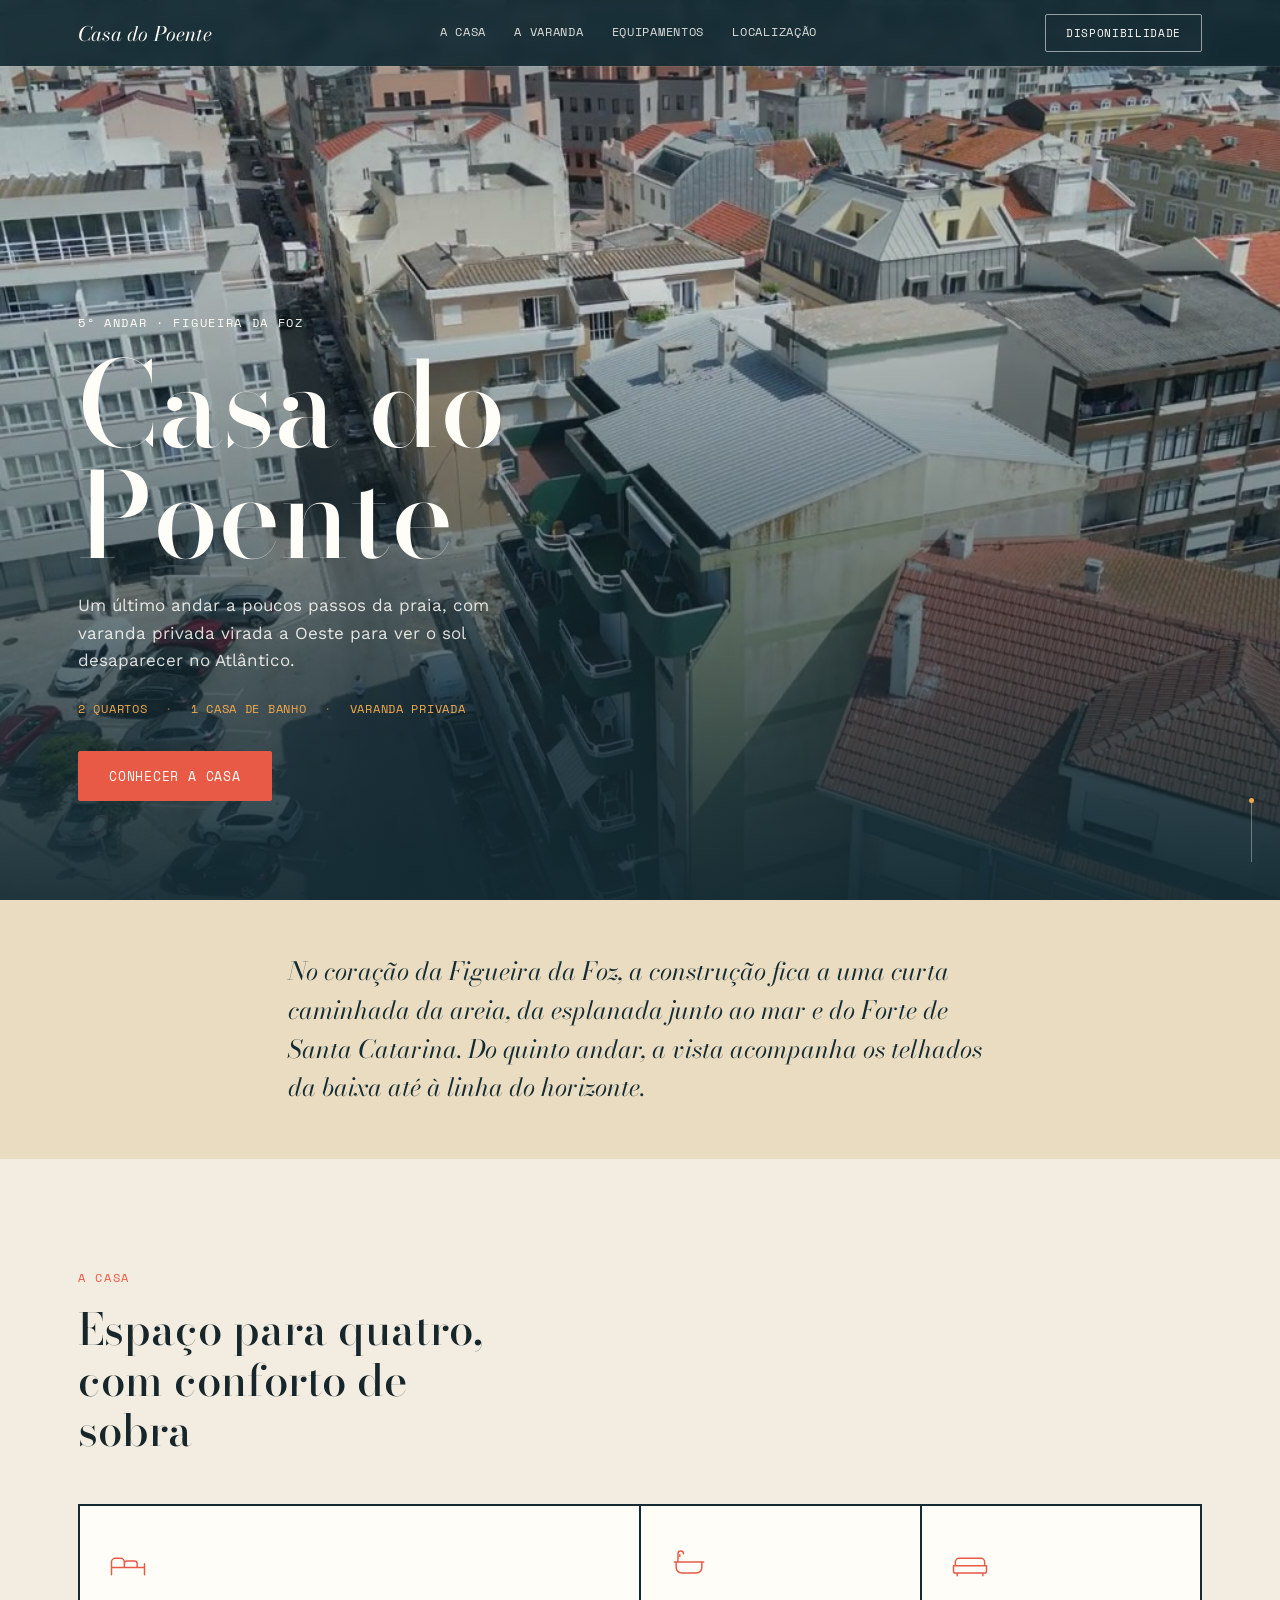
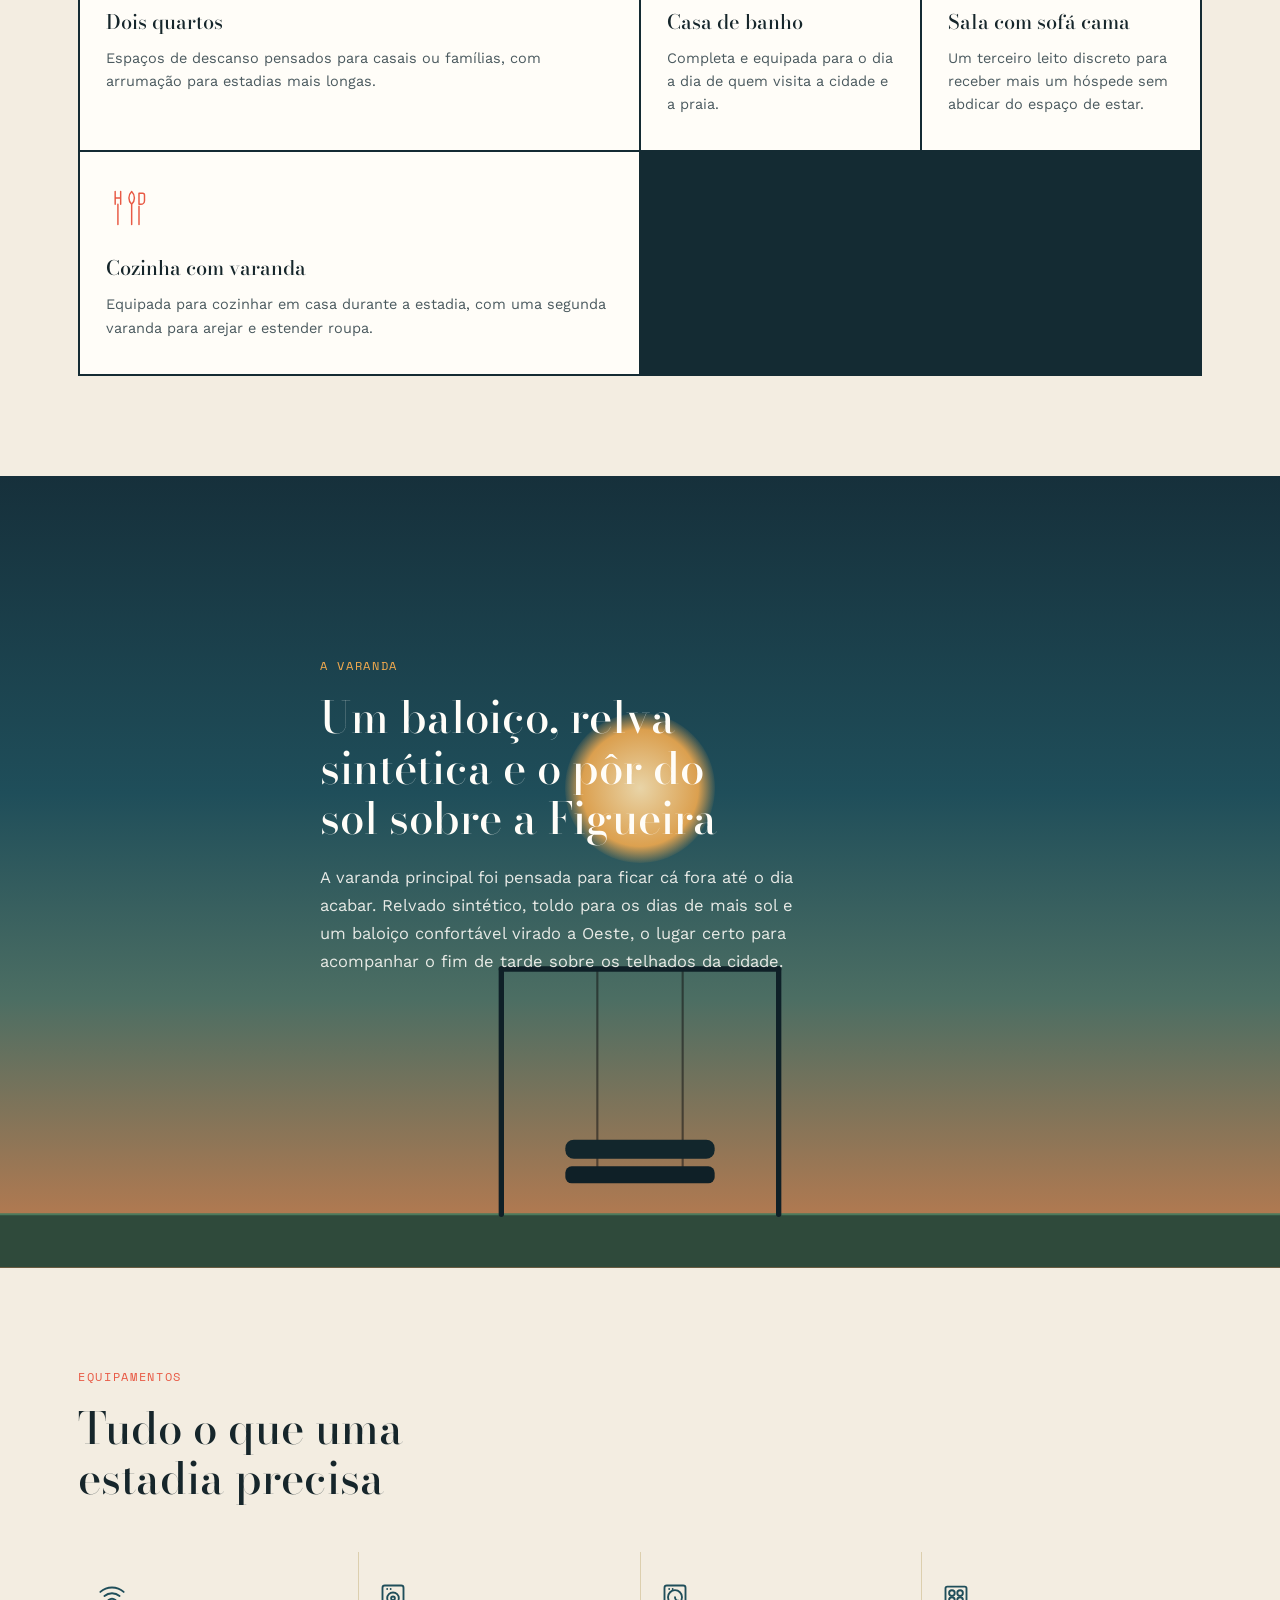
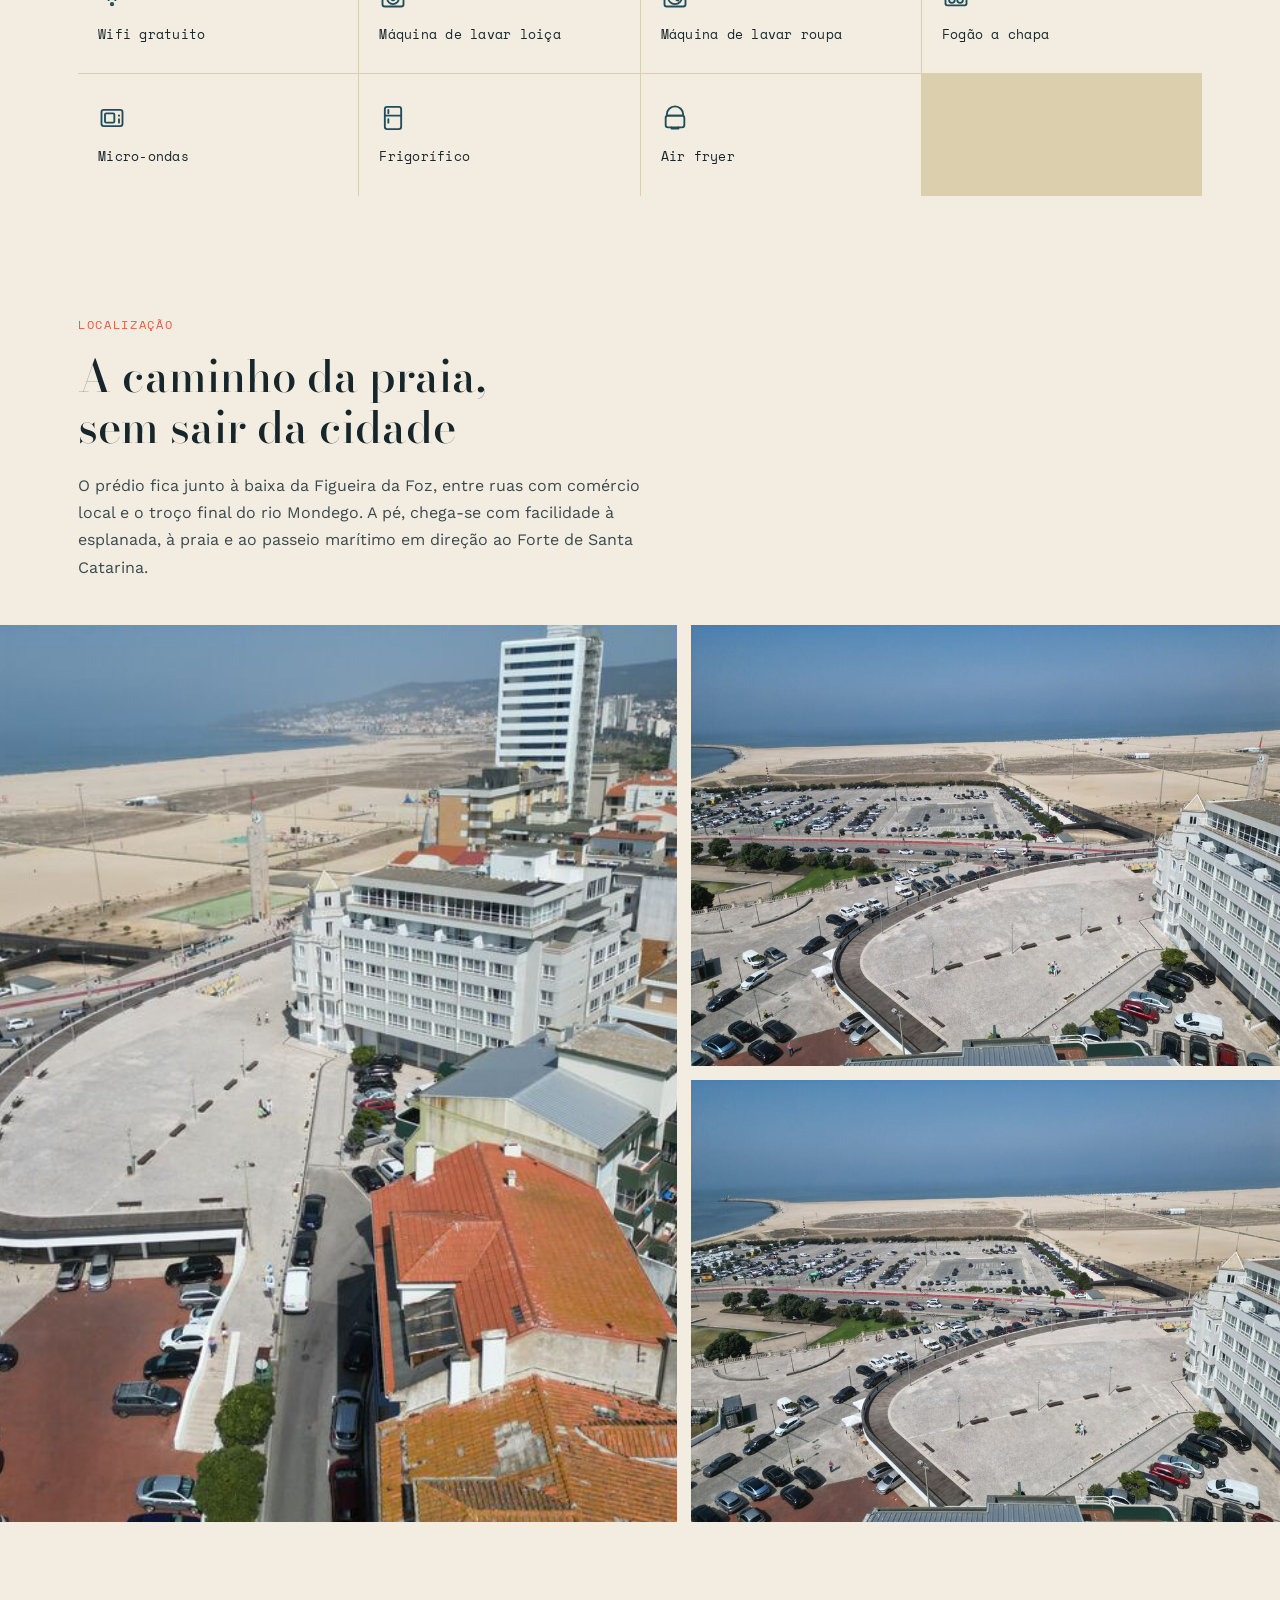
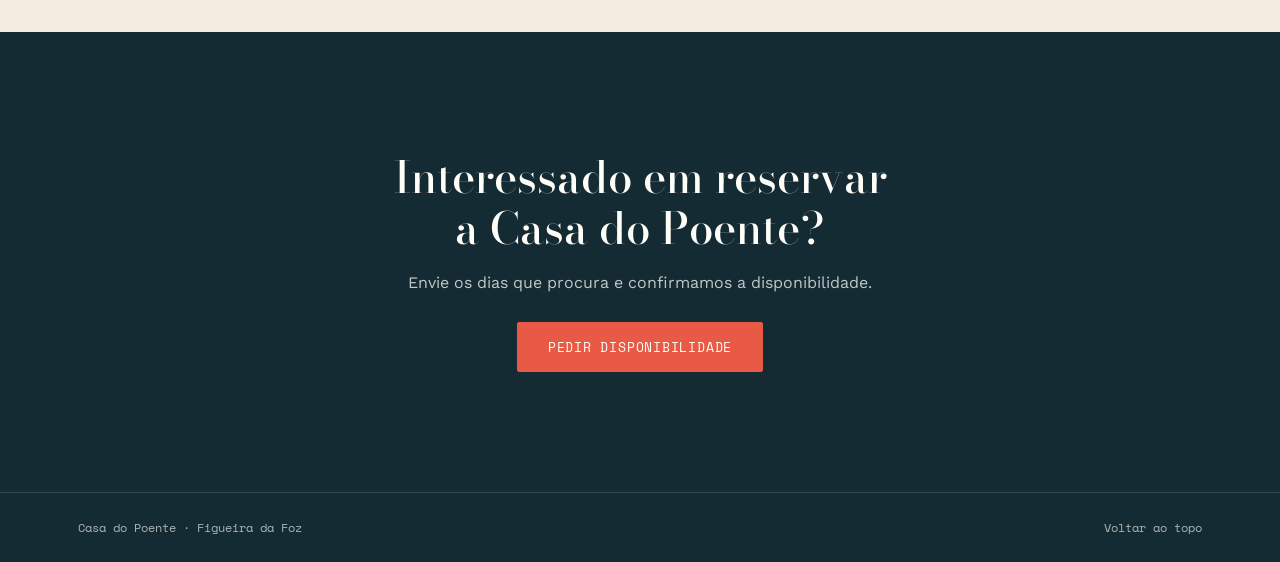
==== index.html @ 8f466f89 "Homepage Casa do Poente - apresentacao Airbnb Figueira da Foz" ====
<!DOCTYPE html>
<html lang="pt-PT">
<head>
<meta charset="UTF-8">
<meta name="viewport" content="width=device-width, initial-scale=1.0">
<title>Casa do Poente · Alojamento local na Figueira da Foz</title>
<meta name="description" content="Apartamento no 5º andar, a poucos passos da praia da Figueira da Foz. Dois quartos, varanda com relvado sintético, toldo e baloiço com vista para o pôr do sol.">

<link rel="preconnect" href="https://fonts.googleapis.com">
<link rel="preconnect" href="https://fonts.gstatic.com" crossorigin>
<link href="https://fonts.googleapis.com/css2?family=Bodoni+Moda:ital,opsz,wght@0,6..96,400;0,6..96,500;0,6..96,600;1,6..96,500&family=Work+Sans:wght@300;400;500;600&family=Space+Mono:wght@400;700&display=swap" rel="stylesheet">

<link rel="stylesheet" href="style.css">
</head>
<body>

<header class="site-header" id="topo">
  <div class="wrap header-row">
    <span class="wordmark">Casa do Poente</span>
    <nav class="site-nav">
      <a href="#casa">A casa</a>
      <a href="#varanda">A varanda</a>
      <a href="#equipamentos">Equipamentos</a>
      <a href="#localizacao">Localização</a>
    </nav>
    <a class="btn btn-ghost header-cta" href="#contacto">Disponibilidade</a>
  </div>
</header>

<main>

  <section class="hero">
    <video class="hero-media" autoplay muted loop playsinline poster="images/apartamento-figueira-da-foz-video-poster.jpg">
      <source src="video/predio-figueira-da-foz.mp4" type="video/mp4">
    </video>
    <div class="hero-veil"></div>
    <div class="wrap hero-content">
      <p class="eyebrow">5º andar &middot; Figueira da Foz</p>
      <h1 class="hero-title">Casa do<br>Poente</h1>
      <p class="hero-sub">Um último andar a poucos passos da praia, com varanda privada virada a Oeste para ver o sol desaparecer no Atlântico.</p>
      <div class="hero-meta">
        <span>2 quartos</span>
        <span class="dot">&middot;</span>
        <span>1 casa de banho</span>
        <span class="dot">&middot;</span>
        <span>varanda privada</span>
      </div>
      <a href="#casa" class="btn btn-solid">Conhecer a casa</a>
    </div>
    <a href="#casa" class="scroll-hint" aria-label="Descer para conhecer a casa">
      <span></span>
    </a>
  </section>

  <section class="strip">
    <div class="wrap strip-inner">
      <p class="strip-text">No coração da Figueira da Foz, a construção fica a uma curta caminhada da areia, da esplanada junto ao mar e do Forte de Santa Catarina. Do quinto andar, a vista acompanha os telhados da baixa até à linha do horizonte.</p>
    </div>
  </section>

  <section id="casa" class="rooms">
    <div class="wrap">
      <p class="eyebrow eyebrow-dark">A casa</p>
      <h2 class="section-title">Espaço para quatro, com conforto de sobra</h2>

      <div class="room-grid">

        <article class="room-card room-card--wide">
          <span class="room-icon" aria-hidden="true">
            <svg viewBox="0 0 48 48" fill="none" stroke="currentColor" stroke-width="1.6" stroke-linecap="round" stroke-linejoin="round">
              <path d="M6 26v12M42 26v12M6 30h36M6 30v-6a4 4 0 0 1 4-4h6a4 4 0 0 1 4 4v6M20 30v-4a3 3 0 0 1 3-3h8a3 3 0 0 1 3 3v4"/>
            </svg>
          </span>
          <h3>Dois quartos</h3>
          <p>Espaços de descanso pensados para casais ou famílias, com arrumação para estadias mais longas.</p>
        </article>

        <article class="room-card">
          <span class="room-icon" aria-hidden="true">
            <svg viewBox="0 0 48 48" fill="none" stroke="currentColor" stroke-width="1.6" stroke-linecap="round" stroke-linejoin="round">
              <path d="M8 24h32M10 24v6a6 6 0 0 0 6 6h16a6 6 0 0 0 6-6v-6M12 24v-9a3 3 0 0 1 3-3 3 3 0 0 1 3 3M14 16v2"/>
            </svg>
          </span>
          <h3>Casa de banho</h3>
          <p>Completa e equipada para o dia a dia de quem visita a cidade e a praia.</p>
        </article>

        <article class="room-card">
          <span class="room-icon" aria-hidden="true">
            <svg viewBox="0 0 48 48" fill="none" stroke="currentColor" stroke-width="1.6" stroke-linecap="round" stroke-linejoin="round">
              <path d="M8 28v-4a4 4 0 0 1 4-4h24a4 4 0 0 1 4 4v4M6 28h36v6a2 2 0 0 1-2 2H8a2 2 0 0 1-2-2v-6ZM10 36v3M38 36v3"/>
            </svg>
          </span>
          <h3>Sala com sofá cama</h3>
          <p>Um terceiro leito discreto para receber mais um hóspede sem abdicar do espaço de estar.</p>
        </article>

        <article class="room-card room-card--wide">
          <span class="room-icon" aria-hidden="true">
            <svg viewBox="0 0 48 48" fill="none" stroke="currentColor" stroke-width="1.6" stroke-linecap="round" stroke-linejoin="round">
              <path d="M10 6v14M16 6v14M10 13h6M13 20v22M28 6c-4 4-4 10 0 14M28 6c4 4 4 10 0 14M28 20v22M36 8h4a2 2 0 0 1 2 2v6a4 4 0 0 1-4 4h-2V8ZM36 22v20"/>
            </svg>
          </span>
          <h3>Cozinha com varanda</h3>
          <p>Equipada para cozinhar em casa durante a estadia, com uma segunda varanda para arejar e estender roupa.</p>
        </article>

      </div>
    </div>
  </section>

  <section id="varanda" class="terrace">
    <div class="terrace-sky" aria-hidden="true">
      <span class="sun"></span>
    </div>
    <div class="wrap terrace-content">
      <p class="eyebrow eyebrow-light">A varanda</p>
      <h2 class="section-title section-title--light">Um baloiço, relva sintética e o pôr do sol sobre a Figueira</h2>
      <p class="terrace-copy">A varanda principal foi pensada para ficar cá fora até o dia acabar. Relvado sintético, toldo para os dias de mais sol e um baloiço confortável virado a Oeste, o lugar certo para acompanhar o fim de tarde sobre os telhados da cidade.</p>
    </div>
    <svg class="terrace-scene" viewBox="0 0 1200 320" preserveAspectRatio="xMidYMax slice" aria-hidden="true">
      <rect x="0" y="270" width="1200" height="50" class="terrace-grass"/>
      <line x1="0" y1="270" x2="1200" y2="270" class="terrace-grass-edge"/>
      <g class="swing-rig">
        <line x1="560" y1="40" x2="560" y2="230" class="swing-rope"/>
        <line x1="640" y1="40" x2="640" y2="230" class="swing-rope"/>
        <rect x="530" y="225" width="140" height="16" rx="6" class="swing-seat"/>
        <rect x="530" y="200" width="140" height="18" rx="8" class="swing-back"/>
      </g>
      <line x1="470" y1="40" x2="730" y2="40" class="swing-bar"/>
      <line x1="470" y1="40" x2="470" y2="270" class="swing-post"/>
      <line x1="730" y1="40" x2="730" y2="270" class="swing-post"/>
    </svg>
  </section>

  <section id="equipamentos" class="amenities">
    <div class="wrap">
      <p class="eyebrow eyebrow-dark">Equipamentos</p>
      <h2 class="section-title">Tudo o que uma estadia precisa</h2>

      <ul class="amenity-grid">
        <li><svg viewBox="0 0 24 24" fill="none" stroke="currentColor" stroke-width="1.6" stroke-linecap="round" stroke-linejoin="round"><path d="M2 8.5a15 15 0 0 1 20 0M5.5 12a10 10 0 0 1 13 0M9 15.5a5 5 0 0 1 6 0"/><circle cx="12" cy="19" r="1"/></svg><span>Wifi gratuito</span></li>
        <li><svg viewBox="0 0 24 24" fill="none" stroke="currentColor" stroke-width="1.6" stroke-linecap="round" stroke-linejoin="round"><rect x="3" y="3" width="18" height="18" rx="2"/><circle cx="12" cy="14" r="5"/><circle cx="12" cy="14" r="1.6"/><path d="M7 6h.01M10 6h.01"/></svg><span>Máquina de lavar loiça</span></li>
        <li><svg viewBox="0 0 24 24" fill="none" stroke="currentColor" stroke-width="1.6" stroke-linecap="round" stroke-linejoin="round"><rect x="3" y="3" width="18" height="18" rx="2"/><circle cx="12" cy="13" r="6"/><path d="M12 13a3 3 0 0 0 3 3"/><path d="M7 6h.01M10 6h.01"/></svg><span>Máquina de lavar roupa</span></li>
        <li><svg viewBox="0 0 24 24" fill="none" stroke="currentColor" stroke-width="1.6" stroke-linecap="round" stroke-linejoin="round"><rect x="3" y="4" width="18" height="16" rx="1.5"/><circle cx="8.5" cy="9.5" r="2.4"/><circle cx="15.5" cy="9.5" r="2.4"/><circle cx="8.5" cy="15.5" r="2.4"/><circle cx="15.5" cy="15.5" r="2.4"/></svg><span>Fogão a chapa</span></li>
        <li><svg viewBox="0 0 24 24" fill="none" stroke="currentColor" stroke-width="1.6" stroke-linecap="round" stroke-linejoin="round"><rect x="3" y="5" width="18" height="14" rx="2"/><rect x="6" y="8" width="8" height="8" rx="1"/><circle cx="18" cy="10" r="0.9" fill="currentColor" stroke="none"/><path d="M18 13v3"/></svg><span>Micro-ondas</span></li>
        <li><svg viewBox="0 0 24 24" fill="none" stroke="currentColor" stroke-width="1.6" stroke-linecap="round" stroke-linejoin="round"><rect x="5" y="2.5" width="14" height="19" rx="2"/><line x1="5" y1="10" x2="19" y2="10"/><path d="M8 5v3M8 13v3"/></svg><span>Frigorífico</span></li>
        <li><svg viewBox="0 0 24 24" fill="none" stroke="currentColor" stroke-width="1.6" stroke-linecap="round" stroke-linejoin="round"><path d="M5 9a7 7 0 0 1 14 0v1H5Z"/><rect x="4" y="10" width="16" height="10" rx="2"/><path d="M9 20v1h6v-1"/></svg><span>Air fryer</span></li>
      </ul>
    </div>
  </section>

  <section id="localizacao" class="location">
    <div class="wrap">
      <p class="eyebrow eyebrow-dark">Localização</p>
      <h2 class="section-title">A caminho da praia, sem sair da cidade</h2>
      <p class="location-copy">O prédio fica junto à baixa da Figueira da Foz, entre ruas com comércio local e o troço final do rio Mondego. A pé, chega-se com facilidade à esplanada, à praia e ao passeio marítimo em direção ao Forte de Santa Catarina.</p>
    </div>
    <div class="location-gallery">
      <figure class="loc-figure loc-figure--tall">
        <img src="images/apartamento-figueira-da-foz-esplanada-praia.jpg" srcset="images/apartamento-figueira-da-foz-esplanada-praia-sm.jpg 900w, images/apartamento-figueira-da-foz-esplanada-praia.jpg 2400w" sizes="(max-width: 700px) 100vw, 50vw" loading="lazy" alt="Vista aérea da esplanada e do edifício do relógio junto à praia da Figueira da Foz">
      </figure>
      <figure class="loc-figure">
        <img src="images/apartamento-figueira-da-foz-praia-marina.jpg" srcset="images/apartamento-figueira-da-foz-praia-marina-sm.jpg 900w, images/apartamento-figueira-da-foz-praia-marina.jpg 2400w" sizes="(max-width: 700px) 100vw, 50vw" loading="lazy" alt="Vista aérea da praia da Figueira da Foz e do canal junto à marina">
      </figure>
      <figure class="loc-figure">
        <img src="images/apartamento-figueira-da-foz-vista-aerea-praia.jpg" srcset="images/apartamento-figueira-da-foz-vista-aerea-praia-sm.jpg 900w, images/apartamento-figueira-da-foz-vista-aerea-praia.jpg 2400w" sizes="(max-width: 700px) 100vw, 50vw" loading="lazy" alt="Vista aérea do areal e do passeio marítimo da Figueira da Foz">
      </figure>
    </div>
  </section>

  <section id="contacto" class="cta">
    <div class="wrap cta-inner">
      <h2 class="section-title section-title--light">Interessado em reservar a Casa do Poente?</h2>
      <p class="cta-copy">Envie os dias que procura e confirmamos a disponibilidade.</p>
      <a href="mailto:reservas@casadopoente.pt" class="btn btn-solid">Pedir disponibilidade</a>
    </div>
  </section>

</main>

<footer class="site-footer">
  <div class="wrap footer-row">
    <span>Casa do Poente &middot; Figueira da Foz</span>
    <a href="#topo">Voltar ao topo</a>
  </div>
</footer>

<script src="script.js"></script>
</body>
</html>
---- style.css ----
:root{
  --navy: #142B33;
  --ocean: #1F4E5A;
  --sand: #E9DCC0;
  --paper: #F3EDE1;
  --coral: #E85A45;
  --gold: #F0A94E;
  --ink: #16262B;
  --white: #FFFDF8;

  --display: "Bodoni Moda", serif;
  --body: "Work Sans", sans-serif;
  --mono: "Space Mono", monospace;

  --wrap: 1180px;
}

*{box-sizing:border-box;}
html{scroll-behavior:smooth;}
body{
  margin:0;
  font-family:var(--body);
  color:var(--ink);
  background:var(--paper);
  font-weight:400;
  -webkit-font-smoothing:antialiased;
}
img{max-width:100%;display:block;}
a{color:inherit;}
.wrap{
  width:100%;
  max-width:var(--wrap);
  margin:0 auto;
  padding:0 28px;
}

/* ---------- buttons & labels ---------- */
.btn{
  display:inline-block;
  padding:14px 30px;
  font-family:var(--mono);
  font-size:13px;
  letter-spacing:.06em;
  text-transform:uppercase;
  text-decoration:none;
  border-radius:2px;
  border:1px solid currentColor;
  transition:transform .25s ease, background .25s ease, color .25s ease;
}
.btn-solid{
  background:var(--coral);
  border-color:var(--coral);
  color:var(--white);
}
.btn-solid:hover{transform:translateY(-2px);}
.btn-ghost{
  color:var(--white);
  border-color:rgba(255,253,248,.55);
}
.btn-ghost:hover{background:rgba(255,253,248,.12);}

.eyebrow{
  font-family:var(--mono);
  font-size:12px;
  letter-spacing:.14em;
  text-transform:uppercase;
  margin:0 0 18px;
}
.eyebrow-dark{color:var(--coral);}
.eyebrow-light{color:var(--gold);}

.section-title{
  font-family:var(--display);
  font-weight:500;
  font-size:clamp(28px, 4vw, 44px);
  line-height:1.15;
  margin:0 0 20px;
  max-width:16ch;
}
.section-title--light{color:var(--white);}

/* ---------- header ---------- */
.site-header{
  position:fixed;
  top:0;left:0;right:0;
  z-index:50;
  padding:22px 0;
  transition:background .3s ease, padding .3s ease, box-shadow .3s ease;
}
.site-header.is-solid{
  background:rgba(20,43,51,.92);
  backdrop-filter:blur(6px);
  padding:14px 0;
  box-shadow:0 1px 0 rgba(255,253,248,.08);
}
.header-row{
  display:flex;
  align-items:center;
  justify-content:space-between;
  gap:24px;
}
.wordmark{
  font-family:var(--display);
  font-style:italic;
  font-size:20px;
  color:var(--white);
  letter-spacing:.01em;
}
.site-nav{
  display:none;
  gap:28px;
  font-family:var(--mono);
  font-size:12px;
  letter-spacing:.06em;
  text-transform:uppercase;
}
.site-nav a{
  text-decoration:none;
  color:rgba(255,253,248,.85);
  border-bottom:1px solid transparent;
  padding-bottom:2px;
  transition:border-color .2s ease;
}
.site-nav a:hover{border-color:currentColor;}
@media(min-width:800px){
  .site-nav{display:flex;}
}
.header-cta{padding:10px 20px;font-size:11px;}

/* ---------- hero ---------- */
.hero{
  position:relative;
  min-height:100svh;
  display:flex;
  align-items:flex-end;
  overflow:hidden;
  background:var(--navy);
}
.hero-media{
  position:absolute;
  inset:0;
  width:100%;
  height:100%;
  object-fit:cover;
}
.hero-veil{
  position:absolute;
  inset:0;
  background:
    linear-gradient(0deg, rgba(20,43,51,.94) 0%, rgba(20,43,51,.45) 46%, rgba(20,43,51,.15) 72%, rgba(20,43,51,.35) 100%);
}
.hero-content{
  position:relative;
  z-index:2;
  padding-bottom:min(11vh, 110px);
  padding-top:180px;
  color:var(--white);
}
.hero-title{
  font-family:var(--display);
  font-weight:500;
  font-size:clamp(52px, 10vw, 118px);
  line-height:.94;
  margin:0 0 22px;
}
.hero-sub{
  max-width:44ch;
  font-size:17px;
  line-height:1.6;
  color:rgba(255,253,248,.86);
  margin:0 0 26px;
}
.hero-meta{
  font-family:var(--mono);
  font-size:12px;
  letter-spacing:.06em;
  text-transform:uppercase;
  color:var(--gold);
  margin:0 0 34px;
}
.hero-meta .dot{margin:0 10px;opacity:.6;}

.scroll-hint{
  position:absolute;
  right:28px;
  bottom:38px;
  z-index:2;
  width:1px;
  height:64px;
  background:rgba(255,253,248,.35);
}
.scroll-hint span{
  position:absolute;
  top:0;left:-2px;
  width:5px;height:5px;
  border-radius:50%;
  background:var(--gold);
  animation:scrollDrop 2.2s ease-in-out infinite;
}
@keyframes scrollDrop{
  0%{top:0;opacity:0;}
  20%{opacity:1;}
  90%{opacity:1;}
  100%{top:100%;opacity:0;}
}

/* ---------- strip ---------- */
.strip{
  background:var(--sand);
  padding:52px 0;
}
.strip-inner{max-width:760px;}
.strip-text{
  font-family:var(--display);
  font-style:italic;
  font-size:clamp(19px,2.4vw,25px);
  line-height:1.55;
  margin:0;
  color:var(--navy);
}

/* ---------- rooms ---------- */
.rooms{padding:110px 0 100px;}
.room-grid{
  display:grid;
  grid-template-columns:repeat(2, 1fr);
  gap:2px;
  background:var(--navy);
  border:2px solid var(--navy);
  margin-top:48px;
}
@media(min-width:720px){
  .room-grid{grid-template-columns:repeat(4, 1fr);}
  .room-card--wide{grid-column:span 2;}
}
.room-card{
  background:var(--white);
  padding:34px 26px;
}
.room-icon{
  display:inline-flex;
  width:44px;height:44px;
  color:var(--coral);
  margin-bottom:22px;
}
.room-icon svg{width:100%;height:100%;}
.room-card h3{
  font-family:var(--display);
  font-weight:500;
  font-size:20px;
  margin:0 0 10px;
}
.room-card p{
  font-size:14.5px;
  line-height:1.6;
  color:#4B5A5F;
  margin:0;
}

/* ---------- terrace / signature ---------- */
.terrace{
  position:relative;
  min-height:88vh;
  display:flex;
  align-items:center;
  overflow:hidden;
  background:linear-gradient(180deg,#16303B 0%,#1F4E5A 42%,#3E6B62 68%,#B9714B 100%);
}
.terrace-sky{
  position:absolute;
  inset:0;
  background:linear-gradient(180deg,#16303B 0%,#1F4E5A 40%,#4C6E63 66%,#C97C4C 100%);
  animation:duskShift 26s ease-in-out infinite alternate;
}
@keyframes duskShift{
  0%{filter:hue-rotate(0deg) brightness(1);}
  100%{filter:hue-rotate(-8deg) brightness(1.05);}
}
.sun{
  position:absolute;
  left:50%;
  top:30%;
  width:150px;height:150px;
  margin-left:-75px;
  border-radius:50%;
  background:radial-gradient(circle at 50% 50%, #FFE3B0 0%, var(--gold) 55%, rgba(240,169,78,0) 72%);
  animation:sunDrift 26s ease-in-out infinite alternate;
  opacity:.9;
}
@keyframes sunDrift{
  0%{top:22%; opacity:.75;}
  100%{top:52%; opacity:1;}
}
.terrace-content{
  position:relative;
  z-index:2;
  padding:120px 0 220px;
  max-width:640px;
}
.terrace-copy{
  color:rgba(255,253,248,.88);
  font-size:16.5px;
  line-height:1.7;
  max-width:48ch;
  margin:0;
}
.terrace-scene{
  position:absolute;
  left:0;right:0;bottom:0;
  width:100%;
  height:42%;
  z-index:1;
}
.terrace-grass{fill:#2F4A3B;}
.terrace-grass-edge{stroke:#4C7A5C;stroke-width:2;}
.swing-post,.swing-bar{stroke:#0F2027;stroke-width:5;stroke-linecap:round;}
.swing-rope{stroke:rgba(20,20,20,.55);stroke-width:2;}
.swing-seat{fill:#0F2027;}
.swing-back{fill:#12262C;}
.swing-rig{
  transform-origin:600px 40px;
  animation:swingSway 6s ease-in-out infinite;
}
@keyframes swingSway{
  0%,100%{transform:rotate(-4deg);}
  50%{transform:rotate(4deg);}
}
@media(prefers-reduced-motion:reduce){
  .swing-rig, .sun, .terrace-sky, .scroll-hint span{animation:none;}
}
@media(min-width:720px){
  .terrace-content{padding:150px 0 260px;}
}

/* ---------- amenities ---------- */
.amenities{padding:100px 0;}
.amenity-grid{
  list-style:none;
  margin:48px 0 0;
  padding:0;
  display:grid;
  grid-template-columns:repeat(2,1fr);
  gap:1px;
  background:#DCCFAE;
}
@media(min-width:640px){
  .amenity-grid{grid-template-columns:repeat(4,1fr);}
}
.amenity-grid li{
  background:var(--paper);
  padding:30px 20px;
  display:flex;
  flex-direction:column;
  gap:16px;
}
.amenity-grid svg{width:28px;height:28px;color:var(--ocean);}
.amenity-grid span{
  font-family:var(--mono);
  font-size:12.5px;
  letter-spacing:.02em;
  line-height:1.4;
}

/* ---------- location ---------- */
.location{padding:20px 0 110px;}
.location-copy{
  font-size:16px;
  line-height:1.7;
  max-width:60ch;
  color:#3A4A4F;
}
.location-gallery{
  margin-top:44px;
  display:grid;
  grid-template-columns:1fr;
  gap:14px;
}
@media(min-width:760px){
  .location-gallery{
    grid-template-columns:1.15fr 1fr;
    grid-template-rows:1fr 1fr;
  }
  .loc-figure--tall{grid-row:span 2;}
}
.loc-figure{margin:0;overflow:hidden;background:var(--navy);}
.loc-figure img{
  width:100%;height:100%;
  object-fit:cover;
  aspect-ratio:4/3;
  transition:transform .6s ease;
}
.loc-figure--tall img{aspect-ratio:4/5;}
.loc-figure:hover img{transform:scale(1.04);}

/* ---------- cta ---------- */
.cta{
  background:var(--navy);
  padding:120px 0;
  text-align:center;
}
.cta-inner{
  max-width:560px;
  margin:0 auto;
  display:flex;
  flex-direction:column;
  align-items:center;
}
.cta .section-title{max-width:none;}
.cta-copy{
  color:rgba(255,253,248,.75);
  font-size:16px;
  margin:0 0 30px;
}

/* ---------- footer ---------- */
.site-footer{
  background:var(--navy);
  border-top:1px solid rgba(255,253,248,.14);
  padding:26px 0;
}
.footer-row{
  display:flex;
  justify-content:space-between;
  align-items:center;
  font-family:var(--mono);
  font-size:12px;
  color:rgba(255,253,248,.65);
}
.footer-row a{text-decoration:none;}
.footer-row a:hover{color:var(--white);}
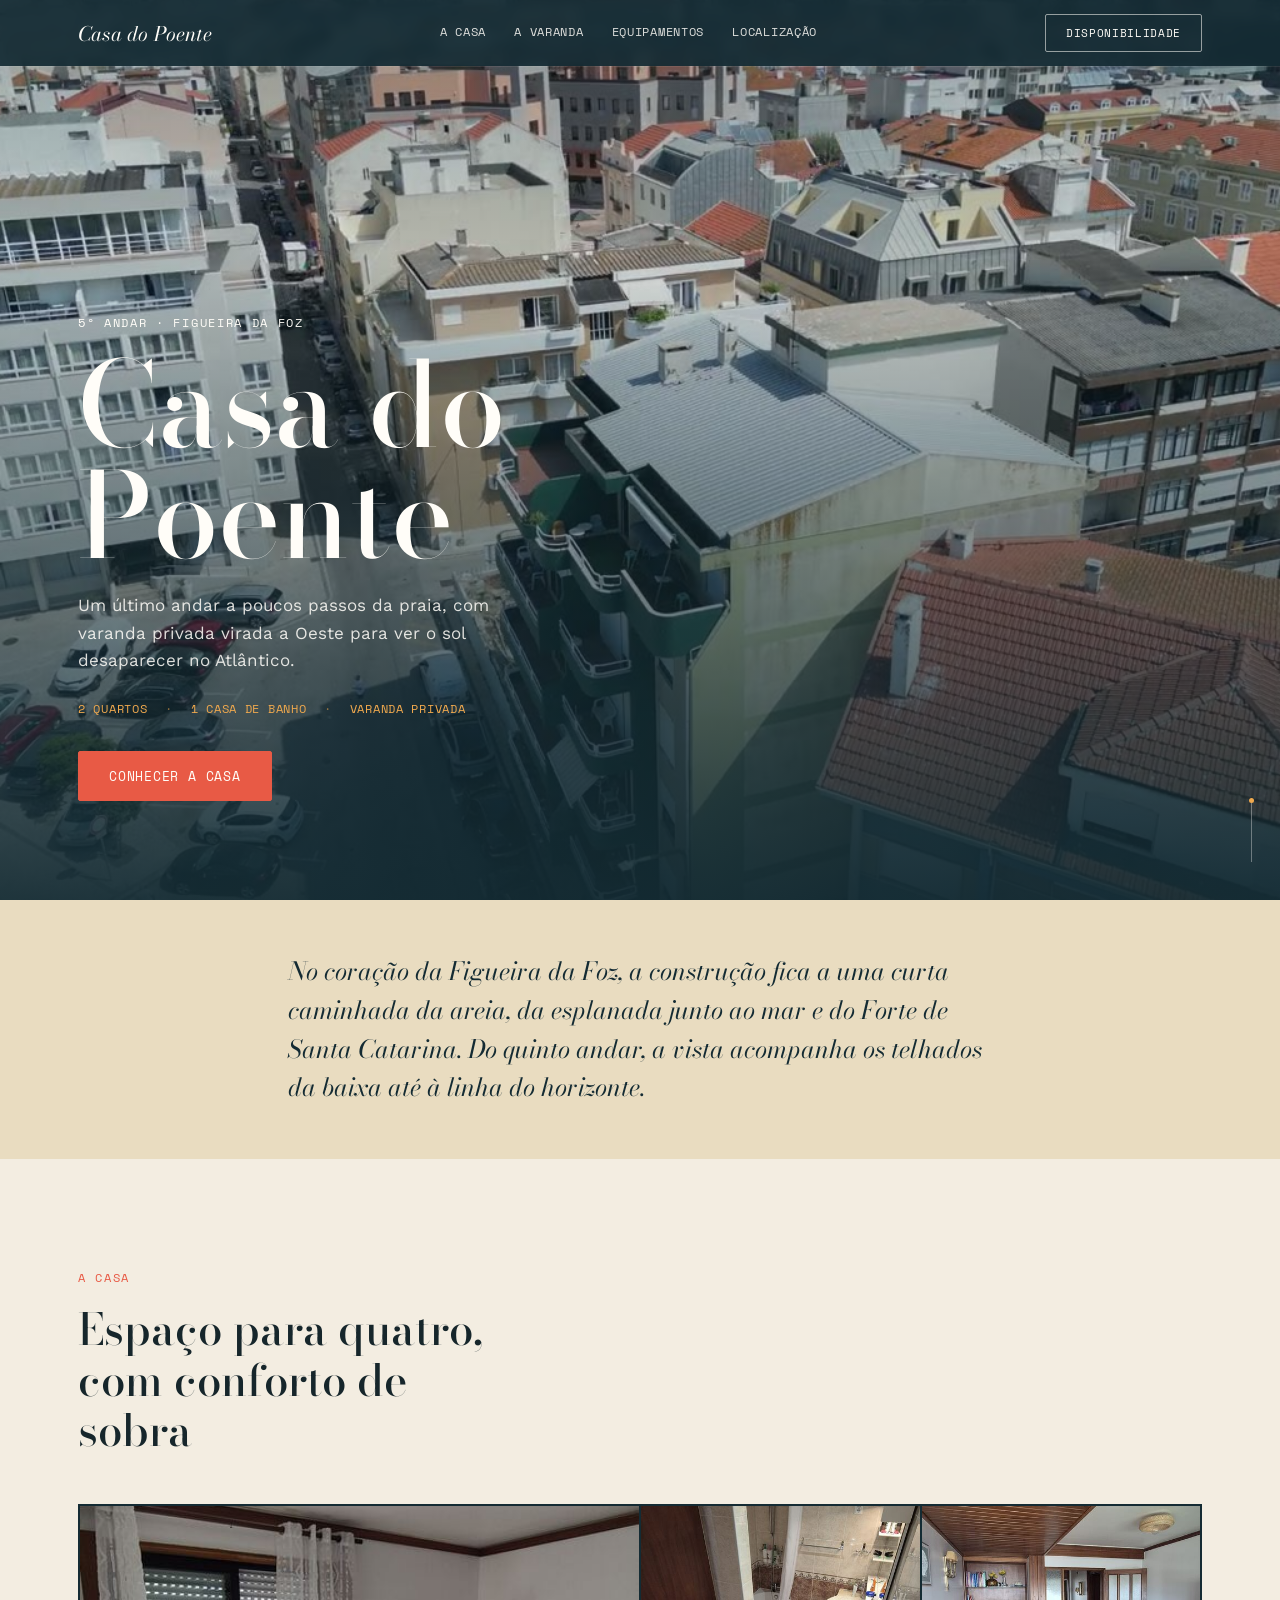
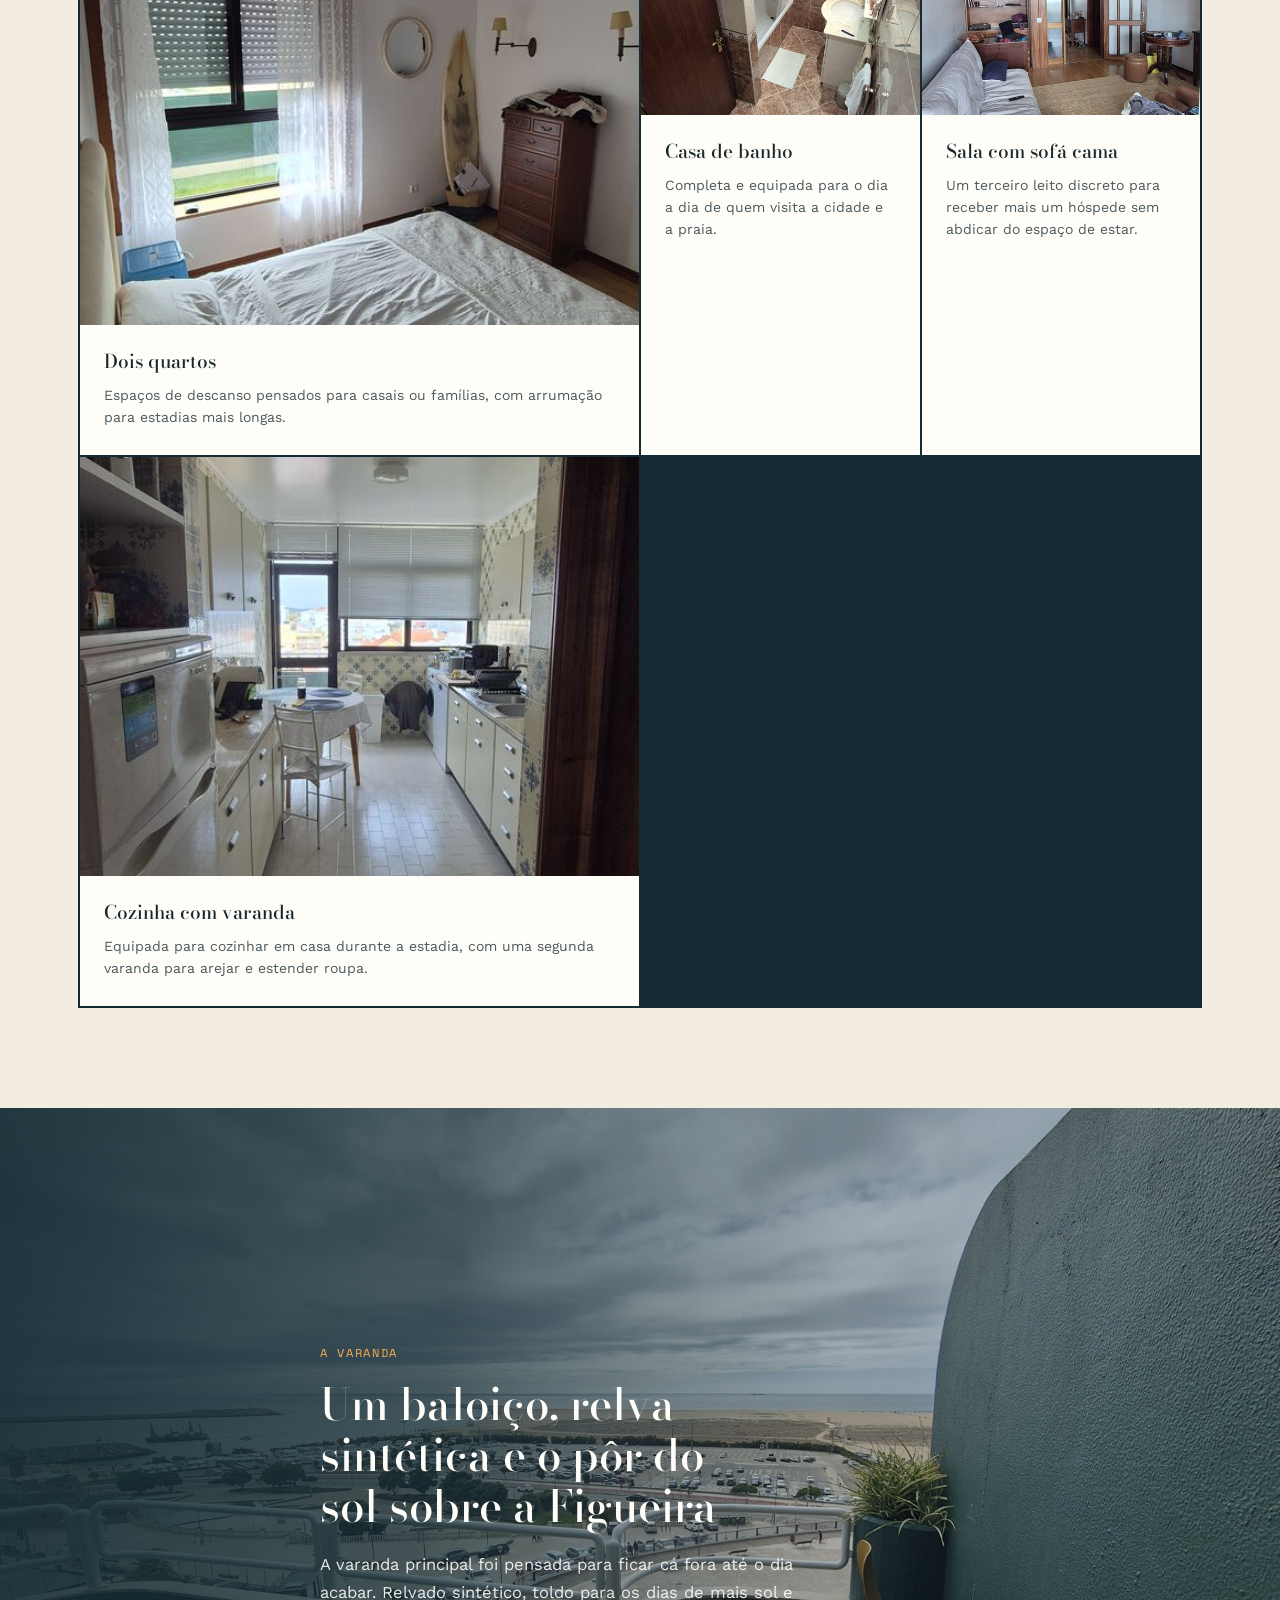
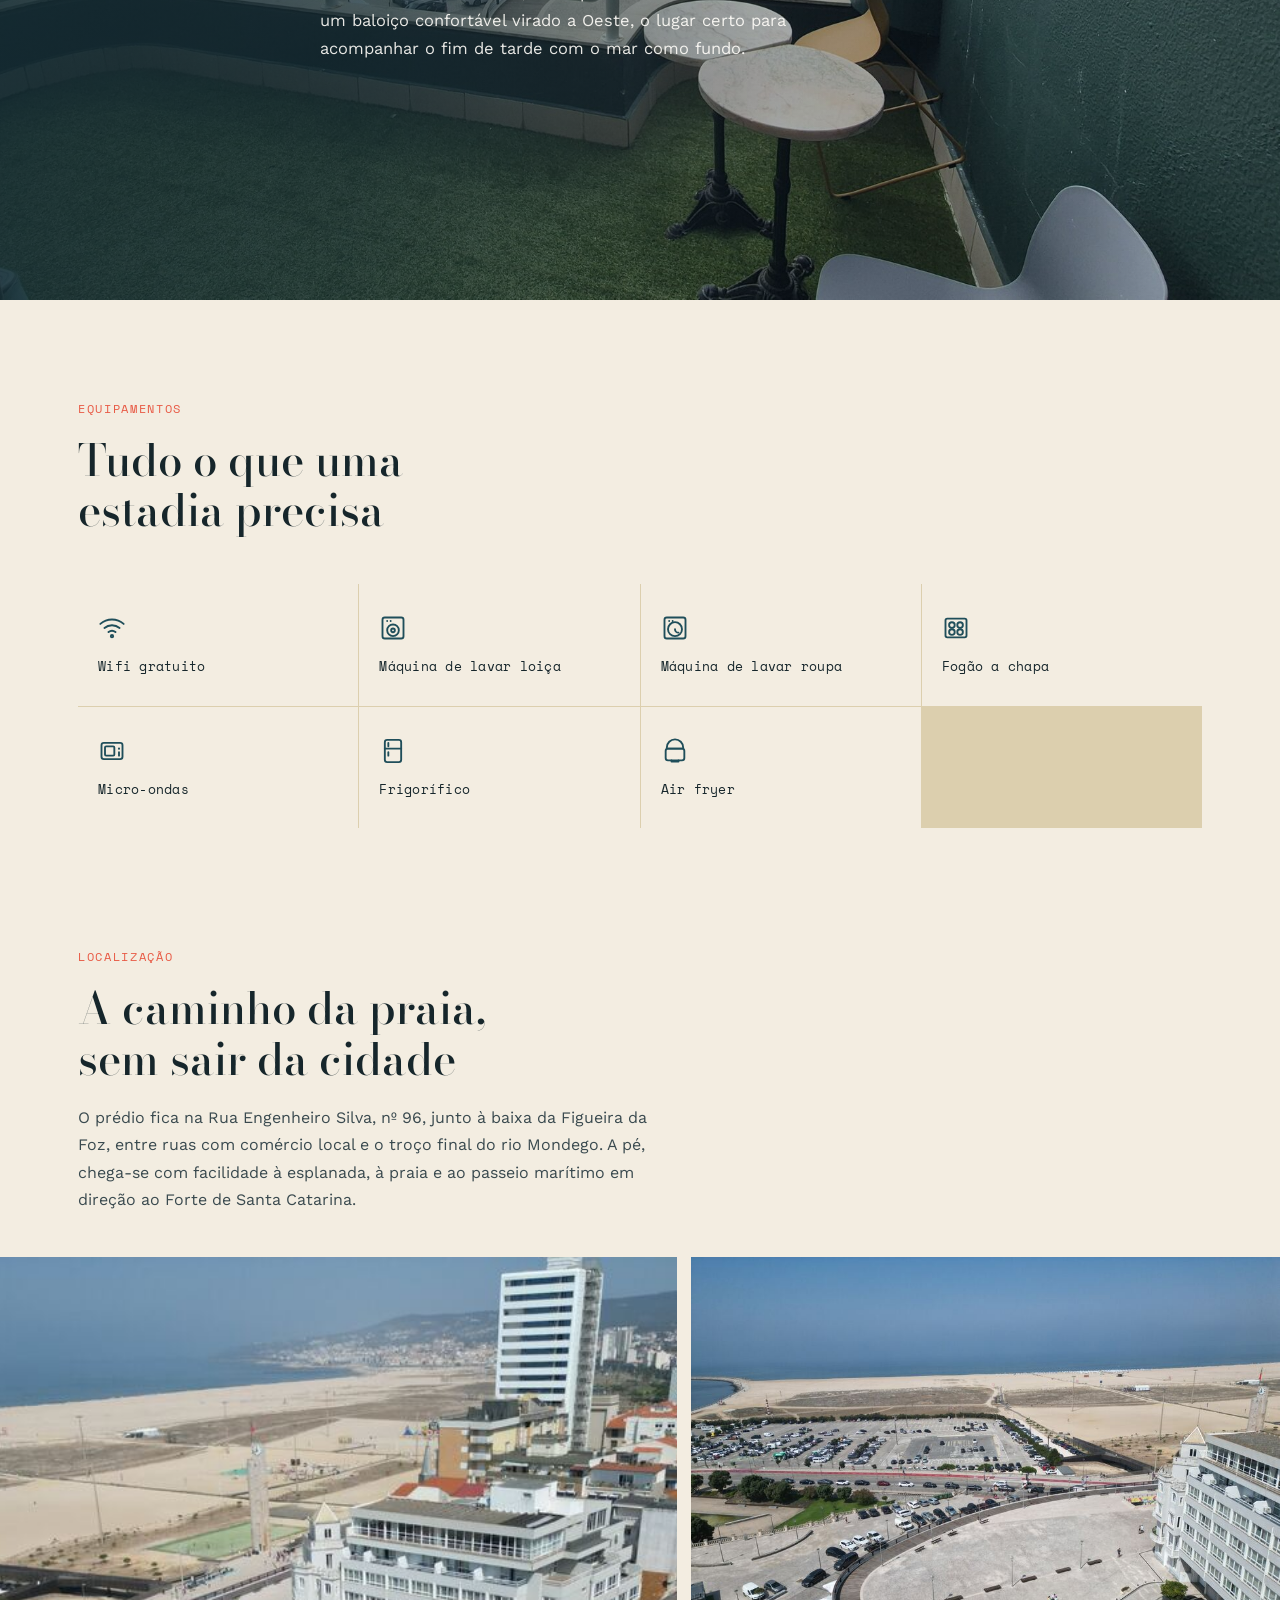
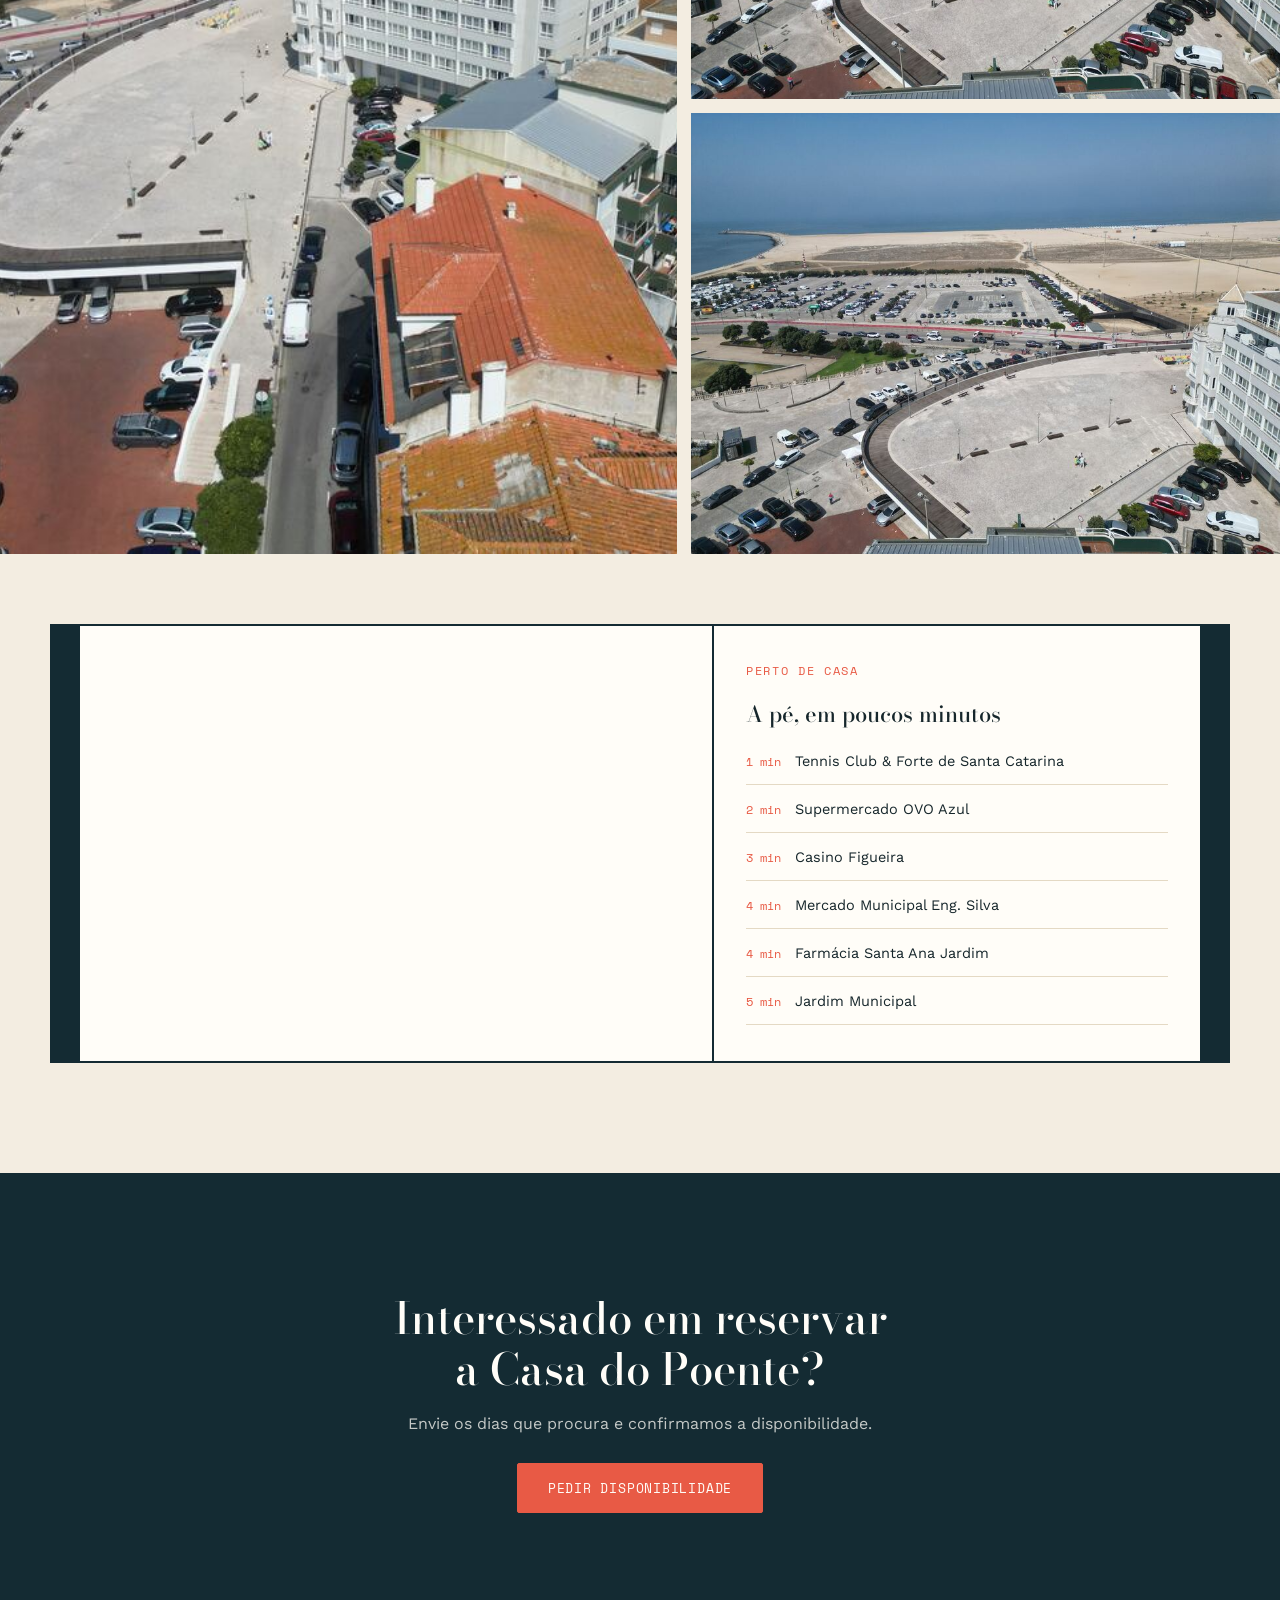
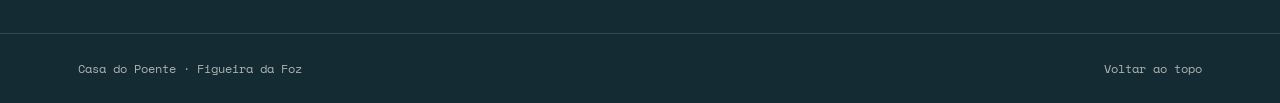
==== commit 0a29ac3e: "Adiciona fotos reais do interior, mapa e pontos de interesse proximos" ====
--- a/index.html
+++ b/index.html
@@ -63,74 +63,40 @@
       <p class="eyebrow eyebrow-dark">A casa</p>
       <h2 class="section-title">Espaço para quatro, com conforto de sobra</h2>
 
-      <div class="room-grid">
+      <div class="room-photo-grid">
 
-        <article class="room-card room-card--wide">
-          <span class="room-icon" aria-hidden="true">
-            <svg viewBox="0 0 48 48" fill="none" stroke="currentColor" stroke-width="1.6" stroke-linecap="round" stroke-linejoin="round">
-              <path d="M6 26v12M42 26v12M6 30h36M6 30v-6a4 4 0 0 1 4-4h6a4 4 0 0 1 4 4v6M20 30v-4a3 3 0 0 1 3-3h8a3 3 0 0 1 3 3v4"/>
-            </svg>
-          </span>
-          <h3>Dois quartos</h3>
-          <p>Espaços de descanso pensados para casais ou famílias, com arrumação para estadias mais longas.</p>
-        </article>
+        <figure class="room-photo room-photo--wide">
+          <img src="images/quarto-figueira-da-foz.jpg" srcset="images/quarto-figueira-da-foz-sm.jpg 900w, images/quarto-figueira-da-foz.jpg 2000w" sizes="(max-width: 700px) 100vw, 50vw" loading="lazy" alt="Quarto com cama de casal, cómoda e vista de rua na Casa do Poente">
+          <figcaption><h3>Dois quartos</h3><p>Espaços de descanso pensados para casais ou famílias, com arrumação para estadias mais longas.</p></figcaption>
+        </figure>
 
-        <article class="room-card">
-          <span class="room-icon" aria-hidden="true">
-            <svg viewBox="0 0 48 48" fill="none" stroke="currentColor" stroke-width="1.6" stroke-linecap="round" stroke-linejoin="round">
-              <path d="M8 24h32M10 24v6a6 6 0 0 0 6 6h16a6 6 0 0 0 6-6v-6M12 24v-9a3 3 0 0 1 3-3 3 3 0 0 1 3 3M14 16v2"/>
-            </svg>
-          </span>
-          <h3>Casa de banho</h3>
-          <p>Completa e equipada para o dia a dia de quem visita a cidade e a praia.</p>
-        </article>
+        <figure class="room-photo">
+          <img src="images/casa-banho-figueira-da-foz.jpg" srcset="images/casa-banho-figueira-da-foz-sm.jpg 900w, images/casa-banho-figueira-da-foz.jpg 2000w" sizes="(max-width: 700px) 100vw, 25vw" loading="lazy" alt="Casa de banho completa com banheira, duche e lavatório">
+          <figcaption><h3>Casa de banho</h3><p>Completa e equipada para o dia a dia de quem visita a cidade e a praia.</p></figcaption>
+        </figure>
 
-        <article class="room-card">
-          <span class="room-icon" aria-hidden="true">
-            <svg viewBox="0 0 48 48" fill="none" stroke="currentColor" stroke-width="1.6" stroke-linecap="round" stroke-linejoin="round">
-              <path d="M8 28v-4a4 4 0 0 1 4-4h24a4 4 0 0 1 4 4v4M6 28h36v6a2 2 0 0 1-2 2H8a2 2 0 0 1-2-2v-6ZM10 36v3M38 36v3"/>
-            </svg>
-          </span>
-          <h3>Sala com sofá cama</h3>
-          <p>Um terceiro leito discreto para receber mais um hóspede sem abdicar do espaço de estar.</p>
-        </article>
+        <figure class="room-photo">
+          <img src="images/sala-sofa-figueira-da-foz.jpg" srcset="images/sala-sofa-figueira-da-foz-sm.jpg 900w, images/sala-sofa-figueira-da-foz.jpg 2000w" sizes="(max-width: 700px) 100vw, 25vw" loading="lazy" alt="Sala de estar com sofá cama e estante em madeira">
+          <figcaption><h3>Sala com sofá cama</h3><p>Um terceiro leito discreto para receber mais um hóspede sem abdicar do espaço de estar.</p></figcaption>
+        </figure>
 
-        <article class="room-card room-card--wide">
-          <span class="room-icon" aria-hidden="true">
-            <svg viewBox="0 0 48 48" fill="none" stroke="currentColor" stroke-width="1.6" stroke-linecap="round" stroke-linejoin="round">
-              <path d="M10 6v14M16 6v14M10 13h6M13 20v22M28 6c-4 4-4 10 0 14M28 6c4 4 4 10 0 14M28 20v22M36 8h4a2 2 0 0 1 2 2v6a4 4 0 0 1-4 4h-2V8ZM36 22v20"/>
-            </svg>
-          </span>
-          <h3>Cozinha com varanda</h3>
-          <p>Equipada para cozinhar em casa durante a estadia, com uma segunda varanda para arejar e estender roupa.</p>
-        </article>
+        <figure class="room-photo room-photo--wide">
+          <img src="images/cozinha-varanda-figueira-da-foz.jpg" srcset="images/cozinha-varanda-figueira-da-foz-sm.jpg 900w, images/cozinha-varanda-figueira-da-foz.jpg 2000w" sizes="(max-width: 700px) 100vw, 50vw" loading="lazy" alt="Cozinha equipada com mesa de refeições e varanda de serviço na Casa do Poente">
+          <figcaption><h3>Cozinha com varanda</h3><p>Equipada para cozinhar em casa durante a estadia, com uma segunda varanda para arejar e estender roupa.</p></figcaption>
+        </figure>
 
       </div>
     </div>
   </section>
 
   <section id="varanda" class="terrace">
-    <div class="terrace-sky" aria-hidden="true">
-      <span class="sun"></span>
-    </div>
+    <img class="terrace-photo" src="images/varanda-relvado-vista-mar-figueira-da-foz.jpg" srcset="images/varanda-relvado-vista-mar-figueira-da-foz-sm.jpg 900w, images/varanda-relvado-vista-mar-figueira-da-foz.jpg 2000w" sizes="100vw" loading="lazy" alt="Varanda com relvado sintético, mesas e vista sobre o mar e a esplanada da Figueira da Foz">
+    <div class="terrace-veil" aria-hidden="true"></div>
     <div class="wrap terrace-content">
       <p class="eyebrow eyebrow-light">A varanda</p>
       <h2 class="section-title section-title--light">Um baloiço, relva sintética e o pôr do sol sobre a Figueira</h2>
-      <p class="terrace-copy">A varanda principal foi pensada para ficar cá fora até o dia acabar. Relvado sintético, toldo para os dias de mais sol e um baloiço confortável virado a Oeste, o lugar certo para acompanhar o fim de tarde sobre os telhados da cidade.</p>
+      <p class="terrace-copy">A varanda principal foi pensada para ficar cá fora até o dia acabar. Relvado sintético, toldo para os dias de mais sol e um baloiço confortável virado a Oeste, o lugar certo para acompanhar o fim de tarde com o mar como fundo.</p>
     </div>
-    <svg class="terrace-scene" viewBox="0 0 1200 320" preserveAspectRatio="xMidYMax slice" aria-hidden="true">
-      <rect x="0" y="270" width="1200" height="50" class="terrace-grass"/>
-      <line x1="0" y1="270" x2="1200" y2="270" class="terrace-grass-edge"/>
-      <g class="swing-rig">
-        <line x1="560" y1="40" x2="560" y2="230" class="swing-rope"/>
-        <line x1="640" y1="40" x2="640" y2="230" class="swing-rope"/>
-        <rect x="530" y="225" width="140" height="16" rx="6" class="swing-seat"/>
-        <rect x="530" y="200" width="140" height="18" rx="8" class="swing-back"/>
-      </g>
-      <line x1="470" y1="40" x2="730" y2="40" class="swing-bar"/>
-      <line x1="470" y1="40" x2="470" y2="270" class="swing-post"/>
-      <line x1="730" y1="40" x2="730" y2="270" class="swing-post"/>
-    </svg>
   </section>
 
   <section id="equipamentos" class="amenities">
@@ -154,7 +120,7 @@
     <div class="wrap">
       <p class="eyebrow eyebrow-dark">Localização</p>
       <h2 class="section-title">A caminho da praia, sem sair da cidade</h2>
-      <p class="location-copy">O prédio fica junto à baixa da Figueira da Foz, entre ruas com comércio local e o troço final do rio Mondego. A pé, chega-se com facilidade à esplanada, à praia e ao passeio marítimo em direção ao Forte de Santa Catarina.</p>
+      <p class="location-copy">O prédio fica na Rua Engenheiro Silva, nº 96, junto à baixa da Figueira da Foz, entre ruas com comércio local e o troço final do rio Mondego. A pé, chega-se com facilidade à esplanada, à praia e ao passeio marítimo em direção ao Forte de Santa Catarina.</p>
     </div>
     <div class="location-gallery">
       <figure class="loc-figure loc-figure--tall">
@@ -166,6 +132,29 @@
       <figure class="loc-figure">
         <img src="images/apartamento-figueira-da-foz-vista-aerea-praia.jpg" srcset="images/apartamento-figueira-da-foz-vista-aerea-praia-sm.jpg 900w, images/apartamento-figueira-da-foz-vista-aerea-praia.jpg 2400w" sizes="(max-width: 700px) 100vw, 50vw" loading="lazy" alt="Vista aérea do areal e do passeio marítimo da Figueira da Foz">
       </figure>
+    </div>
+
+    <div class="wrap map-block">
+      <div class="map-frame">
+        <iframe
+          src="https://www.google.com/maps?q=Rua+Engenheiro+Silva+96,+Figueira+da+Foz&output=embed"
+          width="100%" height="100%" style="border:0;" loading="lazy"
+          referrerpolicy="no-referrer-when-downgrade"
+          title="Mapa da Rua Engenheiro Silva 96, Figueira da Foz"></iframe>
+      </div>
+
+      <div class="nearby">
+        <p class="eyebrow eyebrow-dark">Perto de casa</p>
+        <h3 class="nearby-title">A pé, em poucos minutos</h3>
+        <ul class="nearby-list">
+          <li><span class="nearby-time">1 min</span><span class="nearby-name">Tennis Club &amp; Forte de Santa Catarina</span></li>
+          <li><span class="nearby-time">2 min</span><span class="nearby-name">Supermercado OVO Azul</span></li>
+          <li><span class="nearby-time">3 min</span><span class="nearby-name">Casino Figueira</span></li>
+          <li><span class="nearby-time">4 min</span><span class="nearby-name">Mercado Municipal Eng. Silva</span></li>
+          <li><span class="nearby-time">4 min</span><span class="nearby-name">Farmácia Santa Ana Jardim</span></li>
+          <li><span class="nearby-time">5 min</span><span class="nearby-name">Jardim Municipal</span></li>
+        </ul>
+      </div>
     </div>
   </section>
 
--- a/style.css
+++ b/style.css
@@ -264,72 +264,34 @@
   display:flex;
   align-items:center;
   overflow:hidden;
-  background:linear-gradient(180deg,#16303B 0%,#1F4E5A 42%,#3E6B62 68%,#B9714B 100%);
-}
-.terrace-sky{
+  background:var(--navy);
+}
+.terrace-photo{
   position:absolute;
   inset:0;
-  background:linear-gradient(180deg,#16303B 0%,#1F4E5A 40%,#4C6E63 66%,#C97C4C 100%);
-  animation:duskShift 26s ease-in-out infinite alternate;
-}
-@keyframes duskShift{
-  0%{filter:hue-rotate(0deg) brightness(1);}
-  100%{filter:hue-rotate(-8deg) brightness(1.05);}
-}
-.sun{
-  position:absolute;
-  left:50%;
-  top:30%;
-  width:150px;height:150px;
-  margin-left:-75px;
-  border-radius:50%;
-  background:radial-gradient(circle at 50% 50%, #FFE3B0 0%, var(--gold) 55%, rgba(240,169,78,0) 72%);
-  animation:sunDrift 26s ease-in-out infinite alternate;
-  opacity:.9;
-}
-@keyframes sunDrift{
-  0%{top:22%; opacity:.75;}
-  100%{top:52%; opacity:1;}
+  width:100%;height:100%;
+  object-fit:cover;
+}
+.terrace-veil{
+  position:absolute;
+  inset:0;
+  background:linear-gradient(100deg, rgba(20,43,51,.92) 0%, rgba(20,43,51,.72) 34%, rgba(20,43,51,.28) 62%, rgba(20,43,51,.15) 100%);
 }
 .terrace-content{
   position:relative;
   z-index:2;
-  padding:120px 0 220px;
+  padding:150px 0;
   max-width:640px;
 }
 .terrace-copy{
-  color:rgba(255,253,248,.88);
+  color:rgba(255,253,248,.9);
   font-size:16.5px;
   line-height:1.7;
   max-width:48ch;
   margin:0;
 }
-.terrace-scene{
-  position:absolute;
-  left:0;right:0;bottom:0;
-  width:100%;
-  height:42%;
-  z-index:1;
-}
-.terrace-grass{fill:#2F4A3B;}
-.terrace-grass-edge{stroke:#4C7A5C;stroke-width:2;}
-.swing-post,.swing-bar{stroke:#0F2027;stroke-width:5;stroke-linecap:round;}
-.swing-rope{stroke:rgba(20,20,20,.55);stroke-width:2;}
-.swing-seat{fill:#0F2027;}
-.swing-back{fill:#12262C;}
-.swing-rig{
-  transform-origin:600px 40px;
-  animation:swingSway 6s ease-in-out infinite;
-}
-@keyframes swingSway{
-  0%,100%{transform:rotate(-4deg);}
-  50%{transform:rotate(4deg);}
-}
 @media(prefers-reduced-motion:reduce){
-  .swing-rig, .sun, .terrace-sky, .scroll-hint span{animation:none;}
-}
-@media(min-width:720px){
-  .terrace-content{padding:150px 0 260px;}
+  .scroll-hint span{animation:none;}
 }
 
 /* ---------- amenities ---------- */
@@ -392,6 +354,96 @@
 .loc-figure--tall img{aspect-ratio:4/5;}
 .loc-figure:hover img{transform:scale(1.04);}
 
+/* room photo grid */
+.room-photo-grid{
+  display:grid;
+  grid-template-columns:1fr;
+  gap:2px;
+  background:var(--navy);
+  border:2px solid var(--navy);
+  margin-top:48px;
+}
+@media(min-width:720px){
+  .room-photo-grid{grid-template-columns:repeat(4, 1fr);}
+  .room-photo--wide{grid-column:span 2;}
+}
+.room-photo{
+  margin:0;
+  position:relative;
+  background:var(--white);
+  display:flex;
+  flex-direction:column;
+}
+.room-photo img{
+  width:100%;
+  aspect-ratio:4/3;
+  object-fit:cover;
+  transition:transform .6s ease;
+}
+.room-photo:hover img{transform:scale(1.03);}
+.room-photo figcaption{padding:22px 24px 26px;}
+.room-photo h3{
+  font-family:var(--display);
+  font-weight:500;
+  font-size:19px;
+  margin:0 0 8px;
+}
+.room-photo p{
+  font-size:14px;
+  line-height:1.6;
+  color:#4B5A5F;
+  margin:0;
+}
+
+/* map + nearby */
+.map-block{
+  margin-top:70px;
+  display:grid;
+  grid-template-columns:1fr;
+  gap:2px;
+  background:var(--navy);
+  border:2px solid var(--navy);
+}
+@media(min-width:800px){
+  .map-block{grid-template-columns:1.3fr 1fr;}
+}
+.map-frame{
+  background:var(--white);
+  min-height:360px;
+}
+.map-frame iframe{width:100%;height:100%;min-height:360px;display:block;}
+.nearby{
+  background:var(--white);
+  padding:36px 32px;
+}
+.nearby-title{
+  font-family:var(--display);
+  font-weight:500;
+  font-size:22px;
+  margin:0 0 22px;
+}
+.nearby-list{
+  list-style:none;
+  margin:0;padding:0;
+  display:flex;
+  flex-direction:column;
+  gap:16px;
+}
+.nearby-list li{
+  display:flex;
+  align-items:baseline;
+  gap:14px;
+  padding-bottom:14px;
+  border-bottom:1px solid #E4D9C4;
+}
+.nearby-time{
+  font-family:var(--mono);
+  font-size:12px;
+  color:var(--coral);
+  white-space:nowrap;
+}
+.nearby-name{font-size:14.5px;color:var(--ink);}
+
 /* ---------- cta ---------- */
 .cta{
   background:var(--navy);
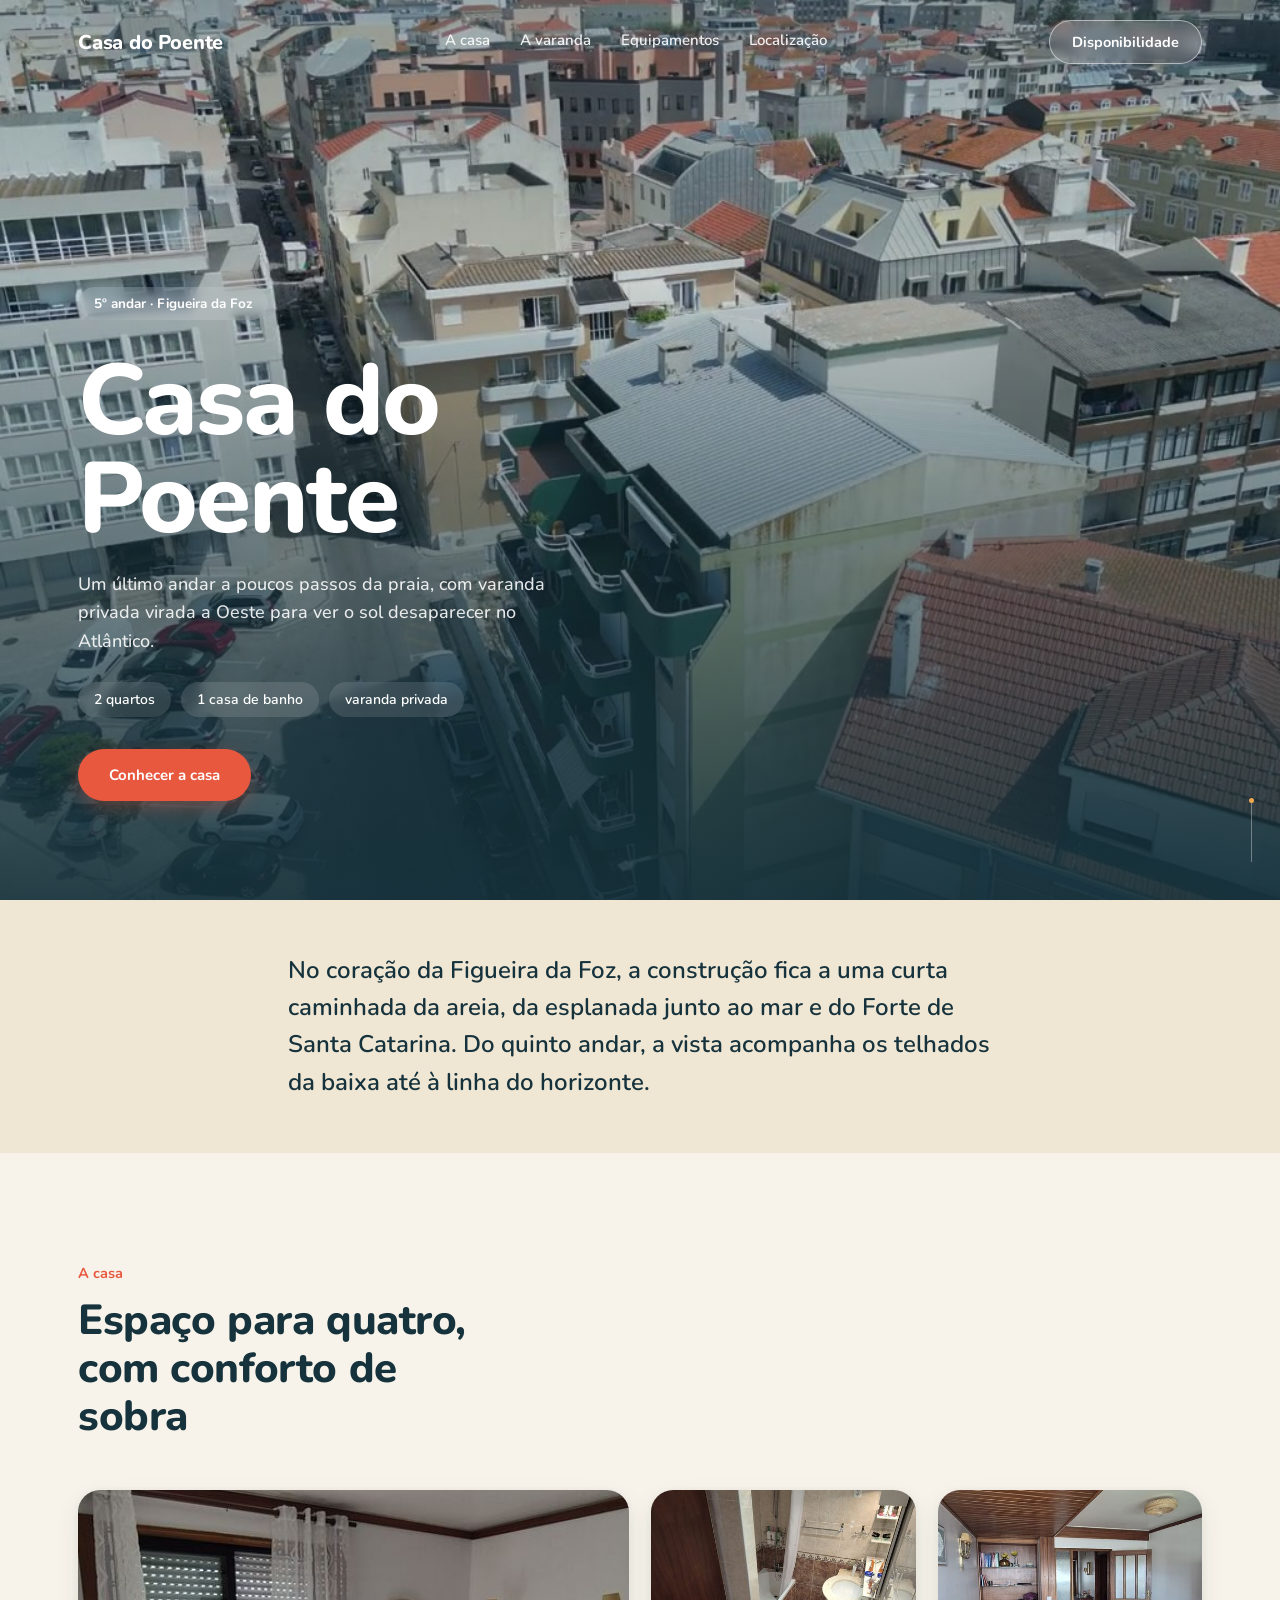
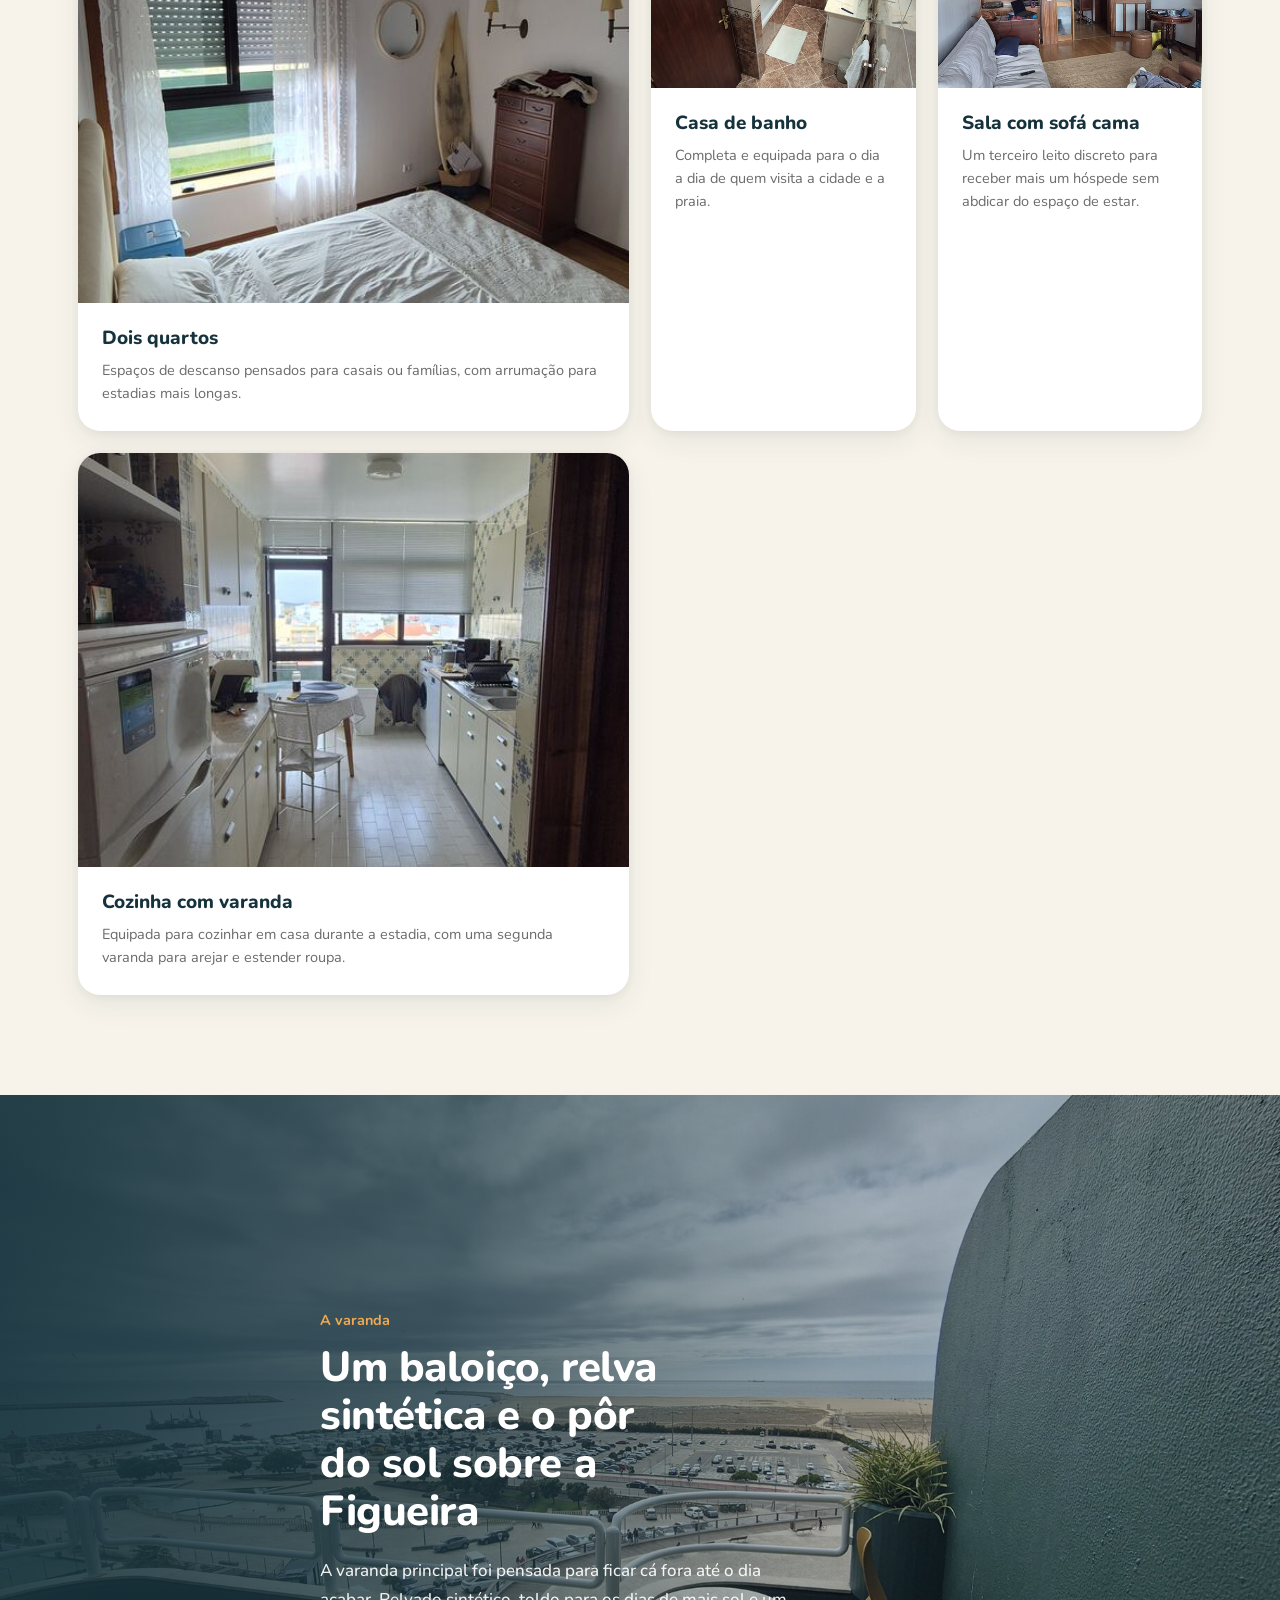
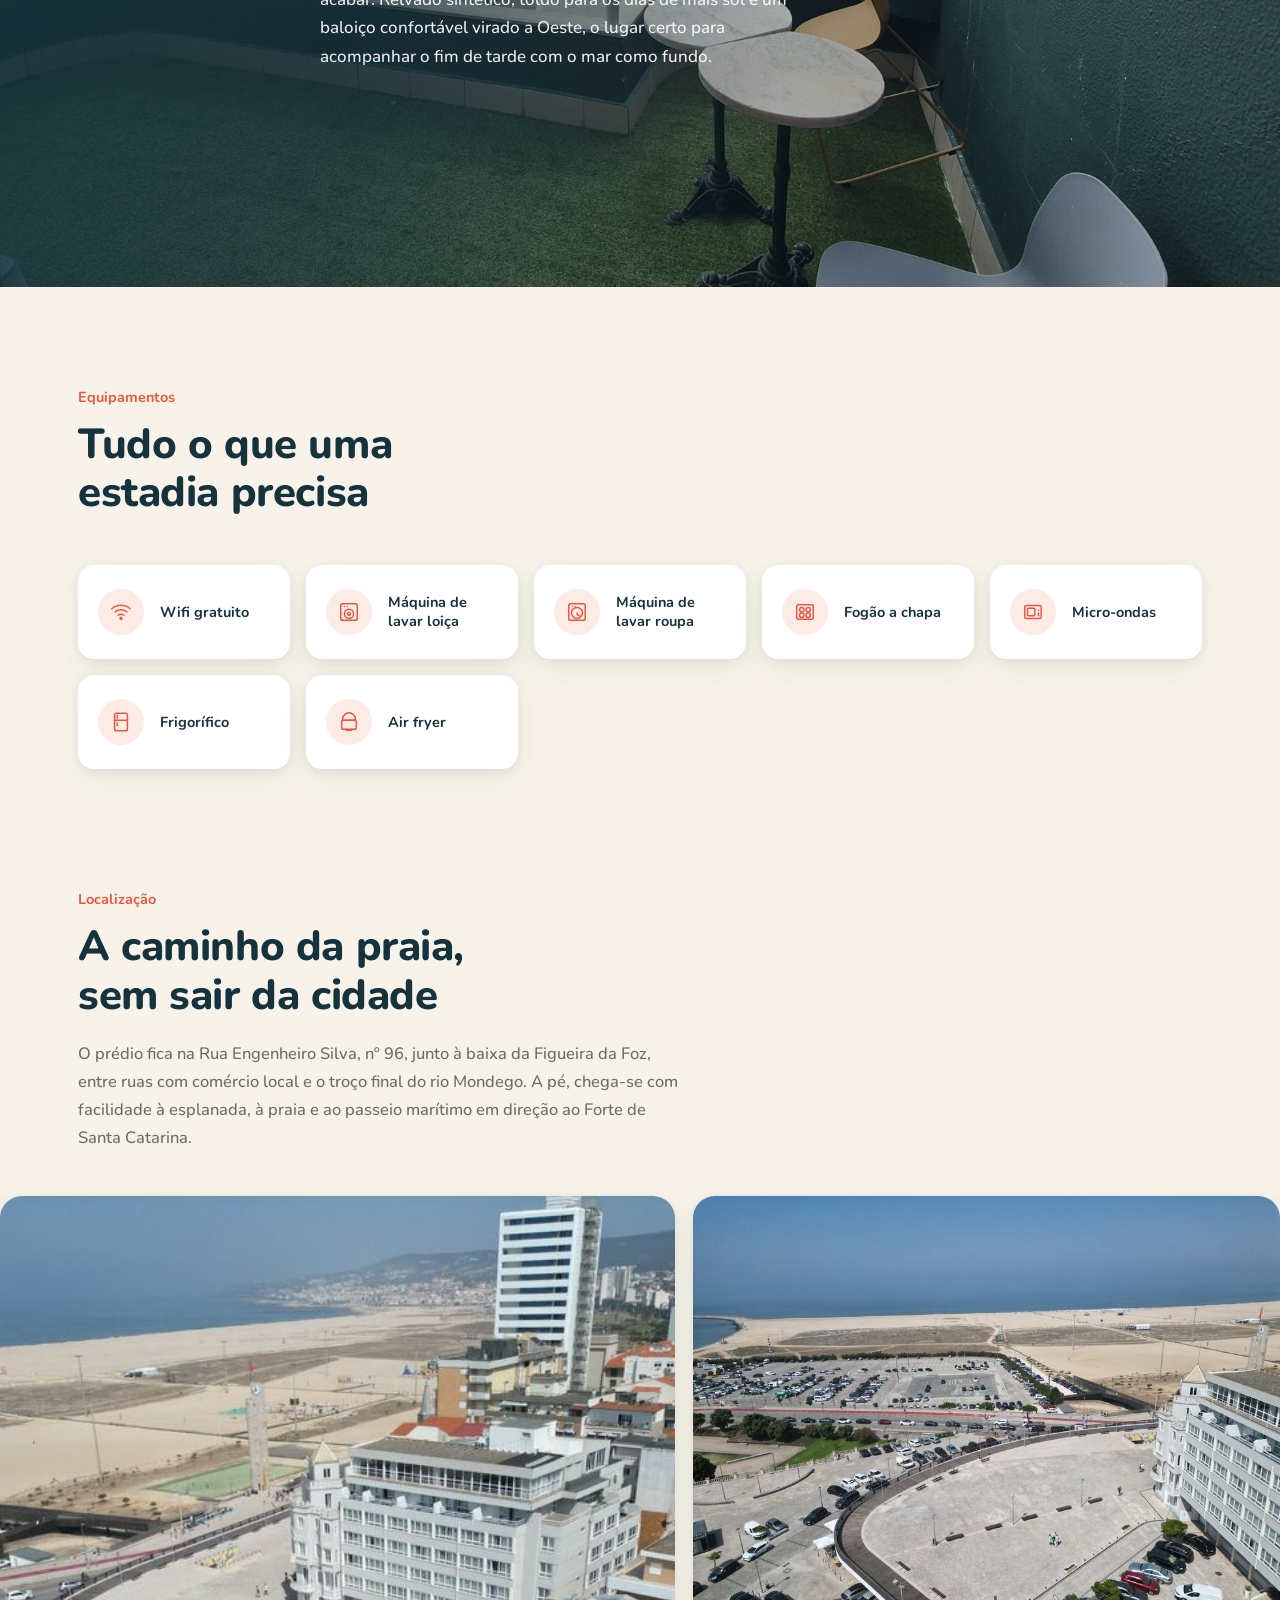
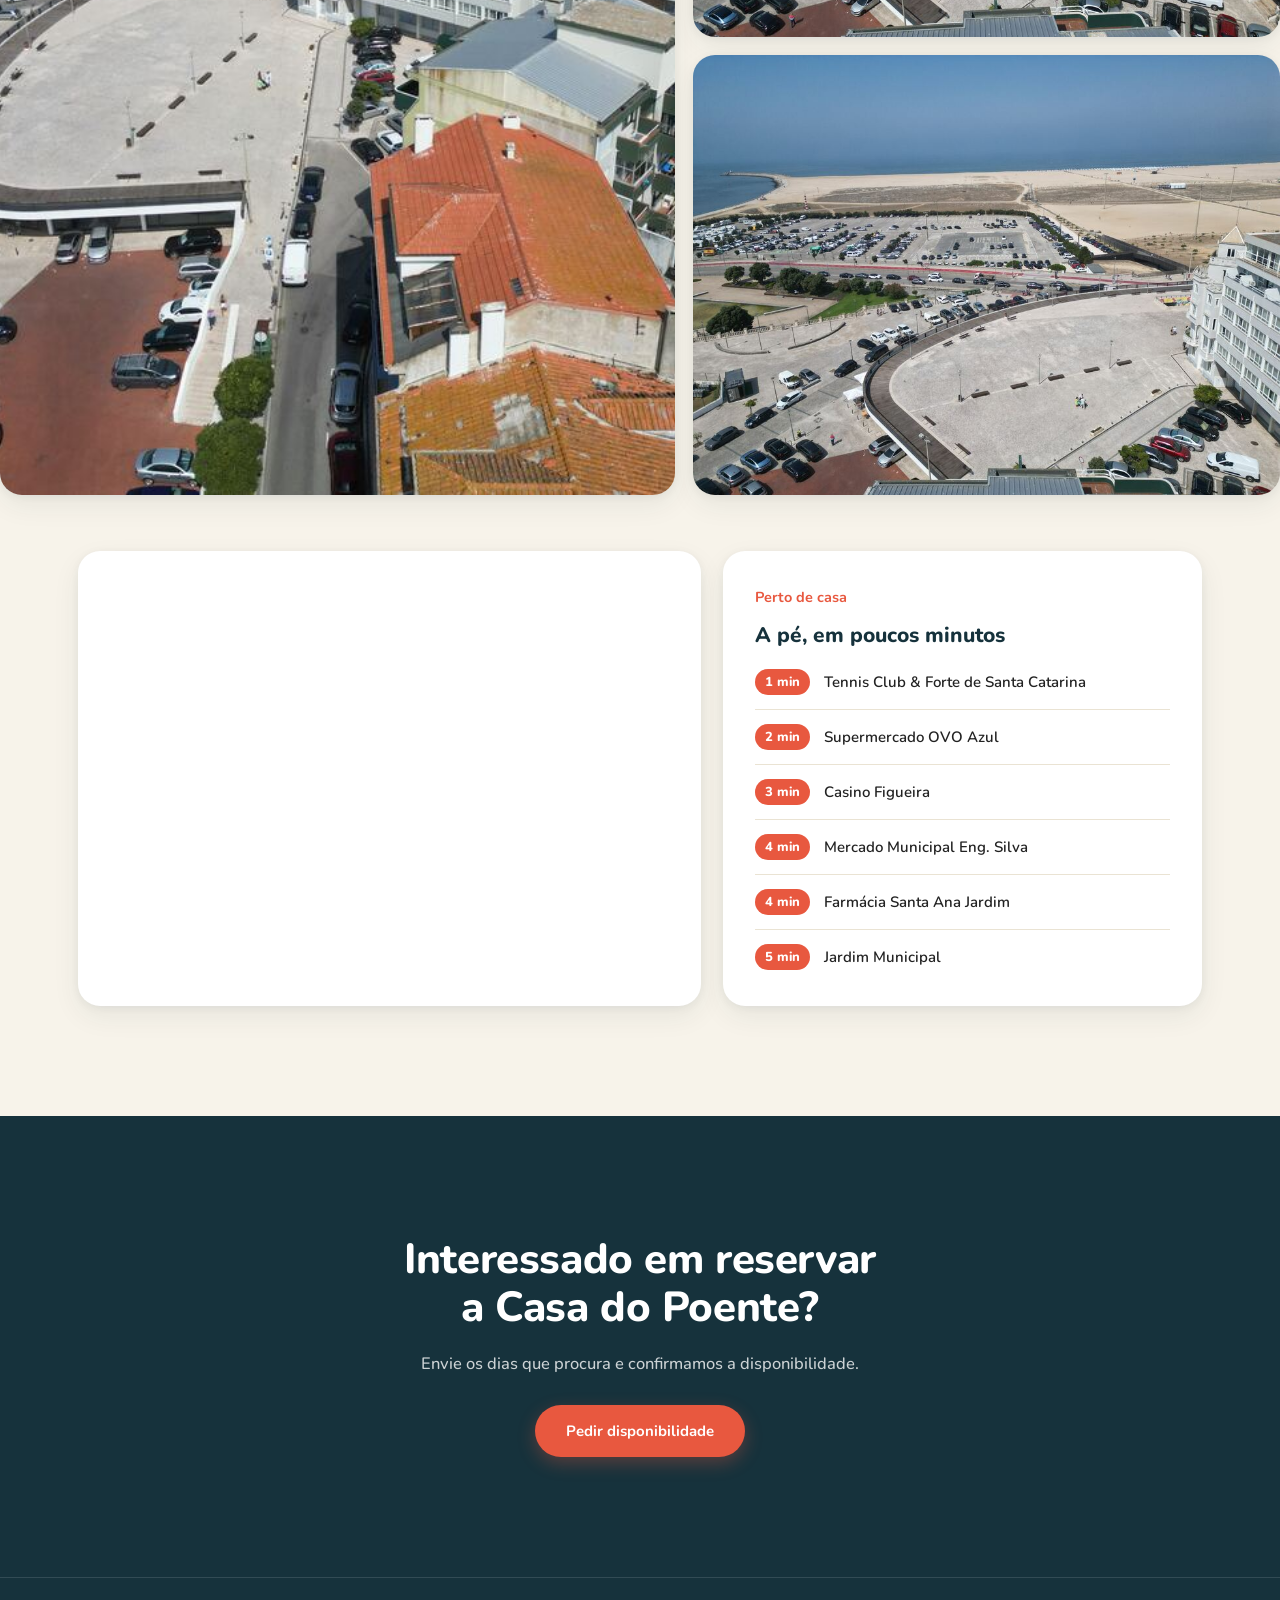
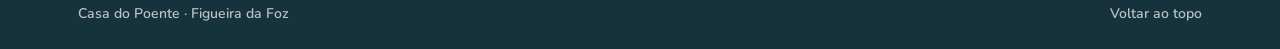
==== commit 31766f2d: "Redesenha tipografia e componentes: fontes arredondadas estilo Airbnb, botoes em pilula, cartoes com" ====
--- a/index.html
+++ b/index.html
@@ -8,7 +8,7 @@
 
 <link rel="preconnect" href="https://fonts.googleapis.com">
 <link rel="preconnect" href="https://fonts.gstatic.com" crossorigin>
-<link href="https://fonts.googleapis.com/css2?family=Bodoni+Moda:ital,opsz,wght@0,6..96,400;0,6..96,500;0,6..96,600;1,6..96,500&family=Work+Sans:wght@300;400;500;600&family=Space+Mono:wght@400;700&display=swap" rel="stylesheet">
+<link href="https://fonts.googleapis.com/css2?family=Nunito:wght@400;500;600;700;800;900&display=swap" rel="stylesheet">
 
 <link rel="stylesheet" href="style.css">
 </head>
@@ -105,13 +105,34 @@
       <h2 class="section-title">Tudo o que uma estadia precisa</h2>
 
       <ul class="amenity-grid">
-        <li><svg viewBox="0 0 24 24" fill="none" stroke="currentColor" stroke-width="1.6" stroke-linecap="round" stroke-linejoin="round"><path d="M2 8.5a15 15 0 0 1 20 0M5.5 12a10 10 0 0 1 13 0M9 15.5a5 5 0 0 1 6 0"/><circle cx="12" cy="19" r="1"/></svg><span>Wifi gratuito</span></li>
-        <li><svg viewBox="0 0 24 24" fill="none" stroke="currentColor" stroke-width="1.6" stroke-linecap="round" stroke-linejoin="round"><rect x="3" y="3" width="18" height="18" rx="2"/><circle cx="12" cy="14" r="5"/><circle cx="12" cy="14" r="1.6"/><path d="M7 6h.01M10 6h.01"/></svg><span>Máquina de lavar loiça</span></li>
-        <li><svg viewBox="0 0 24 24" fill="none" stroke="currentColor" stroke-width="1.6" stroke-linecap="round" stroke-linejoin="round"><rect x="3" y="3" width="18" height="18" rx="2"/><circle cx="12" cy="13" r="6"/><path d="M12 13a3 3 0 0 0 3 3"/><path d="M7 6h.01M10 6h.01"/></svg><span>Máquina de lavar roupa</span></li>
-        <li><svg viewBox="0 0 24 24" fill="none" stroke="currentColor" stroke-width="1.6" stroke-linecap="round" stroke-linejoin="round"><rect x="3" y="4" width="18" height="16" rx="1.5"/><circle cx="8.5" cy="9.5" r="2.4"/><circle cx="15.5" cy="9.5" r="2.4"/><circle cx="8.5" cy="15.5" r="2.4"/><circle cx="15.5" cy="15.5" r="2.4"/></svg><span>Fogão a chapa</span></li>
-        <li><svg viewBox="0 0 24 24" fill="none" stroke="currentColor" stroke-width="1.6" stroke-linecap="round" stroke-linejoin="round"><rect x="3" y="5" width="18" height="14" rx="2"/><rect x="6" y="8" width="8" height="8" rx="1"/><circle cx="18" cy="10" r="0.9" fill="currentColor" stroke="none"/><path d="M18 13v3"/></svg><span>Micro-ondas</span></li>
-        <li><svg viewBox="0 0 24 24" fill="none" stroke="currentColor" stroke-width="1.6" stroke-linecap="round" stroke-linejoin="round"><rect x="5" y="2.5" width="14" height="19" rx="2"/><line x1="5" y1="10" x2="19" y2="10"/><path d="M8 5v3M8 13v3"/></svg><span>Frigorífico</span></li>
-        <li><svg viewBox="0 0 24 24" fill="none" stroke="currentColor" stroke-width="1.6" stroke-linecap="round" stroke-linejoin="round"><path d="M5 9a7 7 0 0 1 14 0v1H5Z"/><rect x="4" y="10" width="16" height="10" rx="2"/><path d="M9 20v1h6v-1"/></svg><span>Air fryer</span></li>
+        <li>
+          <span class="amenity-icon"><svg viewBox="0 0 24 24" fill="none" stroke="currentColor" stroke-width="1.6" stroke-linecap="round" stroke-linejoin="round"><path d="M2 8.5a15 15 0 0 1 20 0M5.5 12a10 10 0 0 1 13 0M9 15.5a5 5 0 0 1 6 0"/><circle cx="12" cy="19" r="1"/></svg></span>
+          <span class="amenity-label">Wifi gratuito</span>
+        </li>
+        <li>
+          <span class="amenity-icon"><svg viewBox="0 0 24 24" fill="none" stroke="currentColor" stroke-width="1.6" stroke-linecap="round" stroke-linejoin="round"><rect x="3" y="3" width="18" height="18" rx="2"/><circle cx="12" cy="14" r="5"/><circle cx="12" cy="14" r="1.6"/><path d="M7 6h.01M10 6h.01"/></svg></span>
+          <span class="amenity-label">Máquina de lavar loiça</span>
+        </li>
+        <li>
+          <span class="amenity-icon"><svg viewBox="0 0 24 24" fill="none" stroke="currentColor" stroke-width="1.6" stroke-linecap="round" stroke-linejoin="round"><rect x="3" y="3" width="18" height="18" rx="2"/><circle cx="12" cy="13" r="6"/><path d="M12 13a3 3 0 0 0 3 3"/><path d="M7 6h.01M10 6h.01"/></svg></span>
+          <span class="amenity-label">Máquina de lavar roupa</span>
+        </li>
+        <li>
+          <span class="amenity-icon"><svg viewBox="0 0 24 24" fill="none" stroke="currentColor" stroke-width="1.6" stroke-linecap="round" stroke-linejoin="round"><rect x="3" y="4" width="18" height="16" rx="1.5"/><circle cx="8.5" cy="9.5" r="2.4"/><circle cx="15.5" cy="9.5" r="2.4"/><circle cx="8.5" cy="15.5" r="2.4"/><circle cx="15.5" cy="15.5" r="2.4"/></svg></span>
+          <span class="amenity-label">Fogão a chapa</span>
+        </li>
+        <li>
+          <span class="amenity-icon"><svg viewBox="0 0 24 24" fill="none" stroke="currentColor" stroke-width="1.6" stroke-linecap="round" stroke-linejoin="round"><rect x="3" y="5" width="18" height="14" rx="2"/><rect x="6" y="8" width="8" height="8" rx="1"/><circle cx="18" cy="10" r="0.9" fill="currentColor" stroke="none"/><path d="M18 13v3"/></svg></span>
+          <span class="amenity-label">Micro-ondas</span>
+        </li>
+        <li>
+          <span class="amenity-icon"><svg viewBox="0 0 24 24" fill="none" stroke="currentColor" stroke-width="1.6" stroke-linecap="round" stroke-linejoin="round"><rect x="5" y="2.5" width="14" height="19" rx="2"/><line x1="5" y1="10" x2="19" y2="10"/><path d="M8 5v3M8 13v3"/></svg></span>
+          <span class="amenity-label">Frigorífico</span>
+        </li>
+        <li>
+          <span class="amenity-icon"><svg viewBox="0 0 24 24" fill="none" stroke="currentColor" stroke-width="1.6" stroke-linecap="round" stroke-linejoin="round"><path d="M5 9a7 7 0 0 1 14 0v1H5Z"/><rect x="4" y="10" width="16" height="10" rx="2"/><path d="M9 20v1h6v-1"/></svg></span>
+          <span class="amenity-label">Air fryer</span>
+        </li>
       </ul>
     </div>
   </section>
--- a/style.css
+++ b/style.css
@@ -1,16 +1,24 @@
 :root{
-  --navy: #142B33;
+  --navy: #16323C;
   --ocean: #1F4E5A;
-  --sand: #E9DCC0;
-  --paper: #F3EDE1;
-  --coral: #E85A45;
+  --sand: #EFE6D3;
+  --paper: #F7F3EA;
+  --coral: #E8583F;
+  --coral-tint: #FDEBE6;
   --gold: #F0A94E;
-  --ink: #16262B;
-  --white: #FFFDF8;
-
-  --display: "Bodoni Moda", serif;
-  --body: "Work Sans", sans-serif;
-  --mono: "Space Mono", monospace;
+  --ink: #222222;
+  --ink-soft: #6B6B6B;
+  --white: #FFFFFF;
+  --border: #EAE3D3;
+
+  --font: "Nunito", sans-serif;
+
+  --radius-lg: 22px;
+  --radius-md: 16px;
+  --radius-sm: 12px;
+
+  --shadow-card: 0 2px 8px rgba(22,50,60,.06), 0 10px 28px rgba(22,50,60,.07);
+  --shadow-hover: 0 6px 14px rgba(22,50,60,.09), 0 18px 36px rgba(22,50,60,.12);
 
   --wrap: 1180px;
 }
@@ -19,7 +27,7 @@
 html{scroll-behavior:smooth;}
 body{
   margin:0;
-  font-family:var(--body);
+  font-family:var(--font);
   color:var(--ink);
   background:var(--paper);
   font-weight:400;
@@ -37,45 +45,50 @@
 /* ---------- buttons & labels ---------- */
 .btn{
   display:inline-block;
-  padding:14px 30px;
-  font-family:var(--mono);
-  font-size:13px;
-  letter-spacing:.06em;
-  text-transform:uppercase;
+  padding:15px 30px;
+  font-family:var(--font);
+  font-weight:700;
+  font-size:15px;
   text-decoration:none;
-  border-radius:2px;
-  border:1px solid currentColor;
-  transition:transform .25s ease, background .25s ease, color .25s ease;
+  border-radius:999px;
+  border:1px solid transparent;
+  transition:transform .2s ease, box-shadow .2s ease, background .2s ease;
 }
 .btn-solid{
   background:var(--coral);
-  border-color:var(--coral);
-  color:var(--white);
-}
-.btn-solid:hover{transform:translateY(-2px);}
+  color:var(--white);
+  box-shadow:0 6px 18px rgba(232,88,63,.32);
+}
+.btn-solid:hover{
+  transform:translateY(-2px);
+  box-shadow:0 10px 24px rgba(232,88,63,.4);
+}
 .btn-ghost{
   color:var(--white);
-  border-color:rgba(255,253,248,.55);
-}
-.btn-ghost:hover{background:rgba(255,253,248,.12);}
+  background:rgba(255,255,255,.14);
+  border-color:rgba(255,255,255,.5);
+  backdrop-filter:blur(6px);
+}
+.btn-ghost:hover{background:rgba(255,255,255,.24);}
 
 .eyebrow{
-  font-family:var(--mono);
-  font-size:12px;
-  letter-spacing:.14em;
-  text-transform:uppercase;
-  margin:0 0 18px;
+  font-family:var(--font);
+  font-weight:700;
+  font-size:14.5px;
+  margin:0 0 14px;
 }
 .eyebrow-dark{color:var(--coral);}
 .eyebrow-light{color:var(--gold);}
 
 .section-title{
-  font-family:var(--display);
-  font-weight:500;
-  font-size:clamp(28px, 4vw, 44px);
+  font-family:var(--font);
+  font-weight:800;
+  letter-spacing:-.01em;
+  font-size:clamp(28px, 3.6vw, 42px);
   line-height:1.15;
   margin:0 0 20px;
-  max-width:16ch;
+  max-width:17ch;
+  color:var(--navy);
 }
 .section-title--light{color:var(--white);}
 
@@ -84,14 +97,14 @@
   position:fixed;
   top:0;left:0;right:0;
   z-index:50;
-  padding:22px 0;
+  padding:20px 0;
   transition:background .3s ease, padding .3s ease, box-shadow .3s ease;
 }
 .site-header.is-solid{
-  background:rgba(20,43,51,.92);
-  backdrop-filter:blur(6px);
+  background:rgba(255,255,255,.92);
+  backdrop-filter:blur(10px);
   padding:14px 0;
-  box-shadow:0 1px 0 rgba(255,253,248,.08);
+  box-shadow:0 1px 0 rgba(22,50,60,.08);
 }
 .header-row{
   display:flex;
@@ -100,32 +113,40 @@
   gap:24px;
 }
 .wordmark{
-  font-family:var(--display);
-  font-style:italic;
+  font-family:var(--font);
+  font-weight:800;
   font-size:20px;
   color:var(--white);
-  letter-spacing:.01em;
-}
+  letter-spacing:-.01em;
+  transition:color .3s ease;
+}
+.is-solid .wordmark{color:var(--navy);}
 .site-nav{
   display:none;
-  gap:28px;
-  font-family:var(--mono);
-  font-size:12px;
-  letter-spacing:.06em;
-  text-transform:uppercase;
+  gap:30px;
+  font-family:var(--font);
+  font-weight:600;
+  font-size:15px;
 }
 .site-nav a{
   text-decoration:none;
-  color:rgba(255,253,248,.85);
-  border-bottom:1px solid transparent;
+  color:rgba(255,255,255,.9);
   padding-bottom:2px;
-  transition:border-color .2s ease;
-}
-.site-nav a:hover{border-color:currentColor;}
+  border-bottom:2px solid transparent;
+  transition:color .3s ease, border-color .2s ease;
+}
+.is-solid .site-nav a{color:var(--ink);}
+.site-nav a:hover{border-color:var(--coral);}
 @media(min-width:800px){
   .site-nav{display:flex;}
 }
-.header-cta{padding:10px 20px;font-size:11px;}
+.header-cta{padding:11px 22px;font-size:14.5px;}
+.is-solid .btn-ghost{
+  color:var(--navy);
+  background:var(--coral-tint);
+  border-color:transparent;
+}
+.is-solid .btn-ghost:hover{background:#FBDCD3;}
 
 /* ---------- hero ---------- */
 .hero{
@@ -147,7 +168,7 @@
   position:absolute;
   inset:0;
   background:
-    linear-gradient(0deg, rgba(20,43,51,.94) 0%, rgba(20,43,51,.45) 46%, rgba(20,43,51,.15) 72%, rgba(20,43,51,.35) 100%);
+    linear-gradient(0deg, rgba(22,50,60,.92) 0%, rgba(22,50,60,.5) 44%, rgba(22,50,60,.18) 70%, rgba(22,50,60,.36) 100%);
 }
 .hero-content{
   position:relative;
@@ -156,29 +177,48 @@
   padding-top:180px;
   color:var(--white);
 }
+.hero-content .eyebrow{
+  display:inline-block;
+  background:rgba(255,255,255,.14);
+  backdrop-filter:blur(6px);
+  color:var(--white);
+  padding:7px 16px;
+  border-radius:999px;
+  font-size:13.5px;
+  font-weight:700;
+}
 .hero-title{
-  font-family:var(--display);
-  font-weight:500;
-  font-size:clamp(52px, 10vw, 118px);
-  line-height:.94;
-  margin:0 0 22px;
+  font-family:var(--font);
+  font-weight:800;
+  letter-spacing:-.02em;
+  font-size:clamp(48px, 8.6vw, 100px);
+  line-height:.98;
+  margin:18px 0 22px;
 }
 .hero-sub{
   max-width:44ch;
-  font-size:17px;
+  font-size:18px;
   line-height:1.6;
-  color:rgba(255,253,248,.86);
+  color:rgba(255,255,255,.88);
   margin:0 0 26px;
+  font-weight:500;
 }
 .hero-meta{
-  font-family:var(--mono);
-  font-size:12px;
-  letter-spacing:.06em;
-  text-transform:uppercase;
-  color:var(--gold);
-  margin:0 0 34px;
-}
-.hero-meta .dot{margin:0 10px;opacity:.6;}
+  display:flex;
+  flex-wrap:wrap;
+  gap:10px;
+  margin:0 0 32px;
+}
+.hero-meta span:not(.dot){
+  background:rgba(255,255,255,.12);
+  backdrop-filter:blur(6px);
+  padding:8px 16px;
+  border-radius:999px;
+  font-size:14px;
+  font-weight:600;
+  color:var(--white);
+}
+.hero-meta .dot{display:none;}
 
 .scroll-hint{
   position:absolute;
@@ -187,7 +227,7 @@
   z-index:2;
   width:1px;
   height:64px;
-  background:rgba(255,253,248,.35);
+  background:rgba(255,255,255,.35);
 }
 .scroll-hint span{
   position:absolute;
@@ -203,6 +243,9 @@
   90%{opacity:1;}
   100%{top:100%;opacity:0;}
 }
+@media(prefers-reduced-motion:reduce){
+  .scroll-hint span{animation:none;}
+}
 
 /* ---------- strip ---------- */
 .strip{
@@ -211,9 +254,9 @@
 }
 .strip-inner{max-width:760px;}
 .strip-text{
-  font-family:var(--display);
-  font-style:italic;
-  font-size:clamp(19px,2.4vw,25px);
+  font-family:var(--font);
+  font-weight:600;
+  font-size:clamp(19px,2.3vw,24px);
   line-height:1.55;
   margin:0;
   color:var(--navy);
@@ -221,39 +264,48 @@
 
 /* ---------- rooms ---------- */
 .rooms{padding:110px 0 100px;}
-.room-grid{
+
+.room-photo-grid{
   display:grid;
-  grid-template-columns:repeat(2, 1fr);
-  gap:2px;
-  background:var(--navy);
-  border:2px solid var(--navy);
+  grid-template-columns:1fr;
+  gap:22px;
   margin-top:48px;
 }
 @media(min-width:720px){
-  .room-grid{grid-template-columns:repeat(4, 1fr);}
-  .room-card--wide{grid-column:span 2;}
-}
-.room-card{
+  .room-photo-grid{grid-template-columns:repeat(4, 1fr);}
+  .room-photo--wide{grid-column:span 2;}
+}
+.room-photo{
+  margin:0;
   background:var(--white);
-  padding:34px 26px;
-}
-.room-icon{
-  display:inline-flex;
-  width:44px;height:44px;
-  color:var(--coral);
-  margin-bottom:22px;
-}
-.room-icon svg{width:100%;height:100%;}
-.room-card h3{
-  font-family:var(--display);
-  font-weight:500;
-  font-size:20px;
-  margin:0 0 10px;
-}
-.room-card p{
+  border-radius:var(--radius-lg);
+  overflow:hidden;
+  box-shadow:var(--shadow-card);
+  transition:transform .35s ease, box-shadow .35s ease;
+}
+.room-photo:hover{
+  transform:translateY(-6px);
+  box-shadow:var(--shadow-hover);
+}
+.room-photo img{
+  width:100%;
+  aspect-ratio:4/3;
+  object-fit:cover;
+  transition:transform .6s ease;
+}
+.room-photo:hover img{transform:scale(1.04);}
+.room-photo figcaption{padding:22px 24px 26px;}
+.room-photo h3{
+  font-family:var(--font);
+  font-weight:800;
+  font-size:19px;
+  margin:0 0 8px;
+  color:var(--navy);
+}
+.room-photo p{
   font-size:14.5px;
   line-height:1.6;
-  color:#4B5A5F;
+  color:var(--ink-soft);
   margin:0;
 }
 
@@ -275,7 +327,7 @@
 .terrace-veil{
   position:absolute;
   inset:0;
-  background:linear-gradient(100deg, rgba(20,43,51,.92) 0%, rgba(20,43,51,.72) 34%, rgba(20,43,51,.28) 62%, rgba(20,43,51,.15) 100%);
+  background:linear-gradient(100deg, rgba(22,50,60,.92) 0%, rgba(22,50,60,.72) 34%, rgba(22,50,60,.28) 62%, rgba(22,50,60,.15) 100%);
 }
 .terrace-content{
   position:relative;
@@ -283,15 +335,14 @@
   padding:150px 0;
   max-width:640px;
 }
+.terrace-content .section-title{max-width:15ch;}
 .terrace-copy{
-  color:rgba(255,253,248,.9);
-  font-size:16.5px;
+  color:rgba(255,255,255,.92);
+  font-size:17px;
+  font-weight:500;
   line-height:1.7;
   max-width:48ch;
   margin:0;
-}
-@media(prefers-reduced-motion:reduce){
-  .scroll-hint span{animation:none;}
 }
 
 /* ---------- amenities ---------- */
@@ -302,40 +353,58 @@
   padding:0;
   display:grid;
   grid-template-columns:repeat(2,1fr);
-  gap:1px;
-  background:#DCCFAE;
+  gap:16px;
 }
 @media(min-width:640px){
-  .amenity-grid{grid-template-columns:repeat(4,1fr);}
+  .amenity-grid{grid-template-columns:repeat(auto-fit, minmax(200px,1fr));}
 }
 .amenity-grid li{
-  background:var(--paper);
-  padding:30px 20px;
-  display:flex;
-  flex-direction:column;
+  background:var(--white);
+  border-radius:var(--radius-md);
+  box-shadow:var(--shadow-card);
+  padding:24px 20px;
+  display:flex;
+  align-items:center;
   gap:16px;
-}
-.amenity-grid svg{width:28px;height:28px;color:var(--ocean);}
-.amenity-grid span{
-  font-family:var(--mono);
-  font-size:12.5px;
-  letter-spacing:.02em;
-  line-height:1.4;
+  transition:transform .3s ease, box-shadow .3s ease;
+}
+.amenity-grid li:hover{
+  transform:translateY(-4px);
+  box-shadow:var(--shadow-hover);
+}
+.amenity-icon{
+  flex:none;
+  width:46px;height:46px;
+  border-radius:50%;
+  background:var(--coral-tint);
+  display:flex;
+  align-items:center;
+  justify-content:center;
+  color:var(--coral);
+}
+.amenity-icon svg{width:22px;height:22px;}
+.amenity-label{
+  font-family:var(--font);
+  font-weight:700;
+  font-size:14.5px;
+  color:var(--navy);
+  line-height:1.35;
 }
 
 /* ---------- location ---------- */
 .location{padding:20px 0 110px;}
 .location-copy{
-  font-size:16px;
+  font-size:16.5px;
+  font-weight:500;
   line-height:1.7;
   max-width:60ch;
-  color:#3A4A4F;
+  color:var(--ink-soft);
 }
 .location-gallery{
   margin-top:44px;
   display:grid;
   grid-template-columns:1fr;
-  gap:14px;
+  gap:18px;
 }
 @media(min-width:760px){
   .location-gallery{
@@ -344,7 +413,12 @@
   }
   .loc-figure--tall{grid-row:span 2;}
 }
-.loc-figure{margin:0;overflow:hidden;background:var(--navy);}
+.loc-figure{
+  margin:0;
+  overflow:hidden;
+  border-radius:var(--radius-lg);
+  box-shadow:var(--shadow-card);
+}
 .loc-figure img{
   width:100%;height:100%;
   object-fit:cover;
@@ -354,55 +428,12 @@
 .loc-figure--tall img{aspect-ratio:4/5;}
 .loc-figure:hover img{transform:scale(1.04);}
 
-/* room photo grid */
-.room-photo-grid{
+/* map + nearby */
+.map-block{
+  margin-top:56px;
   display:grid;
   grid-template-columns:1fr;
-  gap:2px;
-  background:var(--navy);
-  border:2px solid var(--navy);
-  margin-top:48px;
-}
-@media(min-width:720px){
-  .room-photo-grid{grid-template-columns:repeat(4, 1fr);}
-  .room-photo--wide{grid-column:span 2;}
-}
-.room-photo{
-  margin:0;
-  position:relative;
-  background:var(--white);
-  display:flex;
-  flex-direction:column;
-}
-.room-photo img{
-  width:100%;
-  aspect-ratio:4/3;
-  object-fit:cover;
-  transition:transform .6s ease;
-}
-.room-photo:hover img{transform:scale(1.03);}
-.room-photo figcaption{padding:22px 24px 26px;}
-.room-photo h3{
-  font-family:var(--display);
-  font-weight:500;
-  font-size:19px;
-  margin:0 0 8px;
-}
-.room-photo p{
-  font-size:14px;
-  line-height:1.6;
-  color:#4B5A5F;
-  margin:0;
-}
-
-/* map + nearby */
-.map-block{
-  margin-top:70px;
-  display:grid;
-  grid-template-columns:1fr;
-  gap:2px;
-  background:var(--navy);
-  border:2px solid var(--navy);
+  gap:22px;
 }
 @media(min-width:800px){
   .map-block{grid-template-columns:1.3fr 1fr;}
@@ -410,39 +441,50 @@
 .map-frame{
   background:var(--white);
   min-height:360px;
+  border-radius:var(--radius-lg);
+  overflow:hidden;
+  box-shadow:var(--shadow-card);
 }
 .map-frame iframe{width:100%;height:100%;min-height:360px;display:block;}
 .nearby{
   background:var(--white);
+  border-radius:var(--radius-lg);
+  box-shadow:var(--shadow-card);
   padding:36px 32px;
 }
 .nearby-title{
-  font-family:var(--display);
-  font-weight:500;
-  font-size:22px;
-  margin:0 0 22px;
+  font-family:var(--font);
+  font-weight:800;
+  font-size:21px;
+  margin:0 0 20px;
+  color:var(--navy);
 }
 .nearby-list{
   list-style:none;
   margin:0;padding:0;
   display:flex;
   flex-direction:column;
-  gap:16px;
+  gap:14px;
 }
 .nearby-list li{
   display:flex;
-  align-items:baseline;
+  align-items:center;
   gap:14px;
   padding-bottom:14px;
-  border-bottom:1px solid #E4D9C4;
-}
+  border-bottom:1px solid var(--border);
+}
+.nearby-list li:last-child{border-bottom:none;padding-bottom:0;}
 .nearby-time{
-  font-family:var(--mono);
-  font-size:12px;
-  color:var(--coral);
+  font-family:var(--font);
+  font-weight:800;
+  font-size:13px;
+  color:var(--white);
+  background:var(--coral);
+  padding:4px 10px;
+  border-radius:999px;
   white-space:nowrap;
 }
-.nearby-name{font-size:14.5px;color:var(--ink);}
+.nearby-name{font-size:15px;font-weight:600;color:var(--ink);}
 
 /* ---------- cta ---------- */
 .cta{
@@ -459,24 +501,26 @@
 }
 .cta .section-title{max-width:none;}
 .cta-copy{
-  color:rgba(255,253,248,.75);
-  font-size:16px;
+  color:rgba(255,255,255,.78);
+  font-size:16.5px;
+  font-weight:500;
   margin:0 0 30px;
 }
 
 /* ---------- footer ---------- */
 .site-footer{
   background:var(--navy);
-  border-top:1px solid rgba(255,253,248,.14);
+  border-top:1px solid rgba(255,255,255,.12);
   padding:26px 0;
 }
 .footer-row{
   display:flex;
   justify-content:space-between;
   align-items:center;
-  font-family:var(--mono);
-  font-size:12px;
-  color:rgba(255,253,248,.65);
+  font-family:var(--font);
+  font-weight:600;
+  font-size:14px;
+  color:rgba(255,255,255,.7);
 }
 .footer-row a{text-decoration:none;}
 .footer-row a:hover{color:var(--white);}
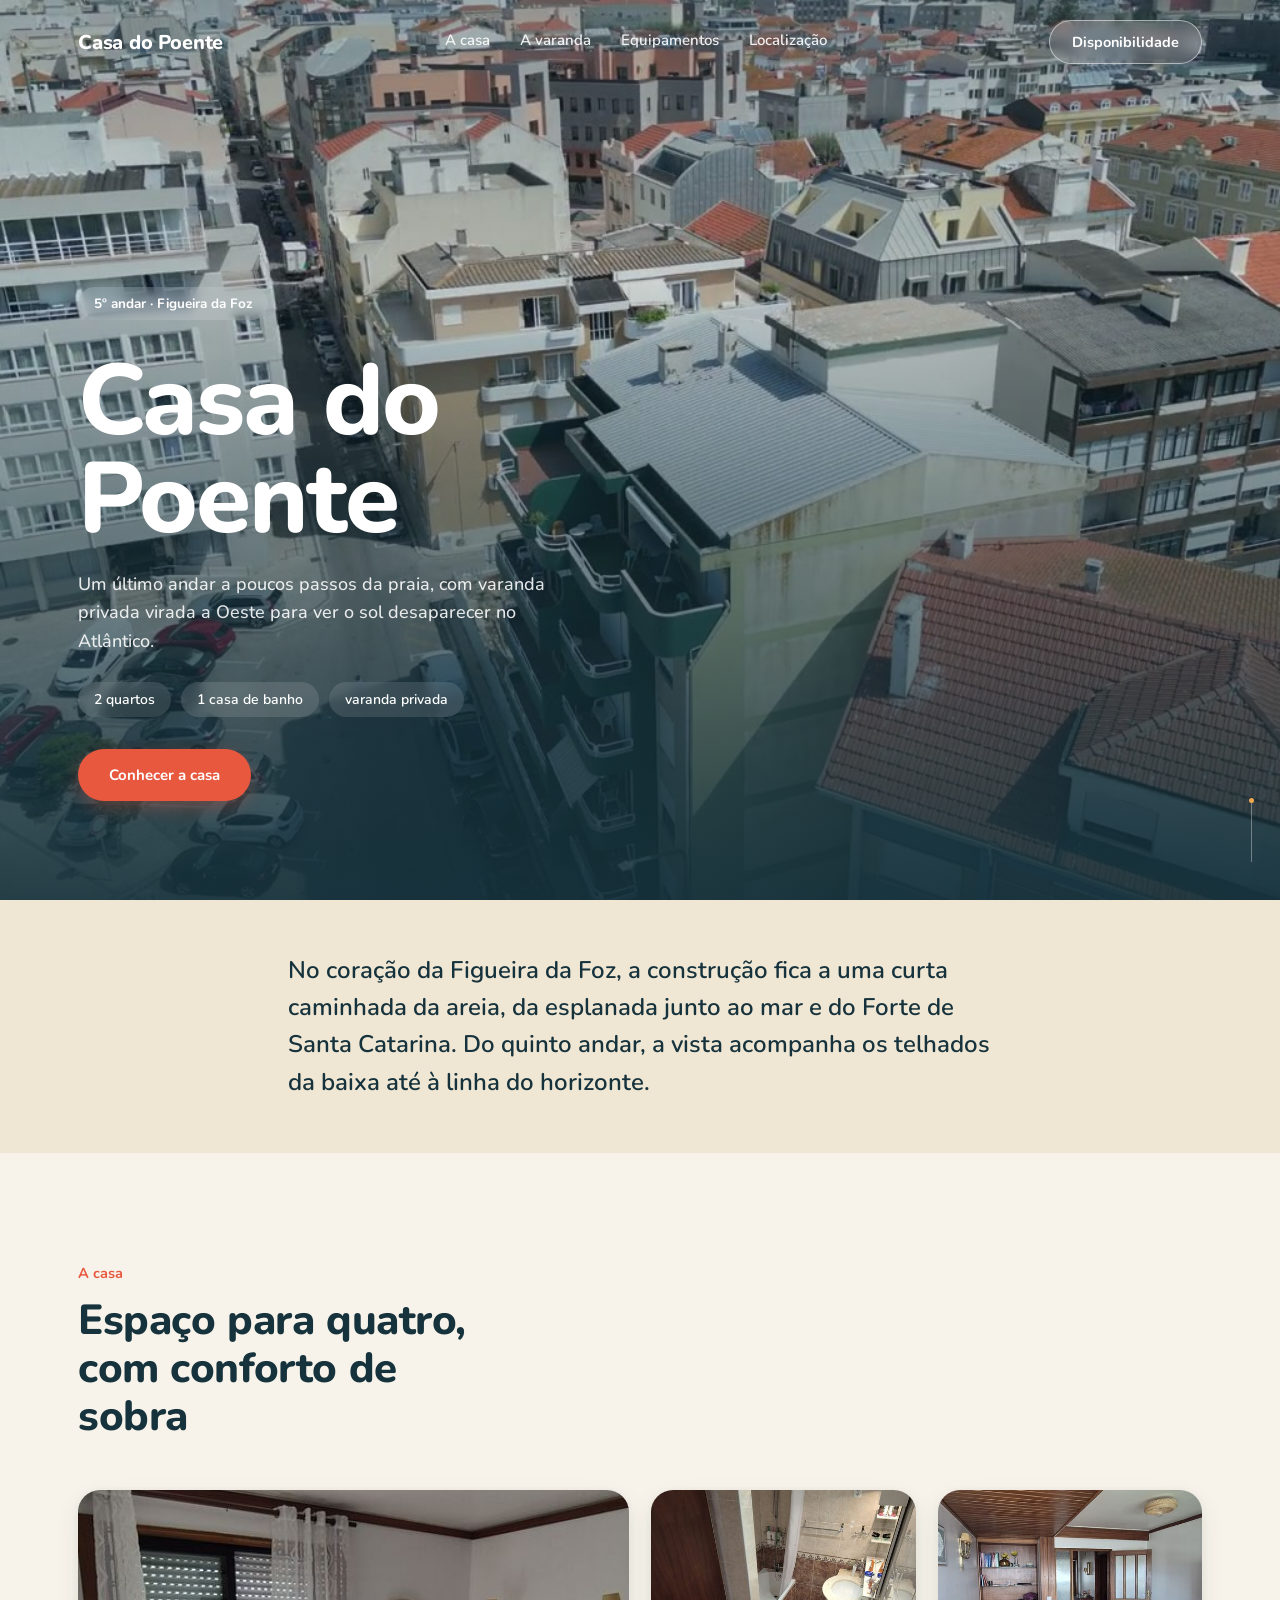
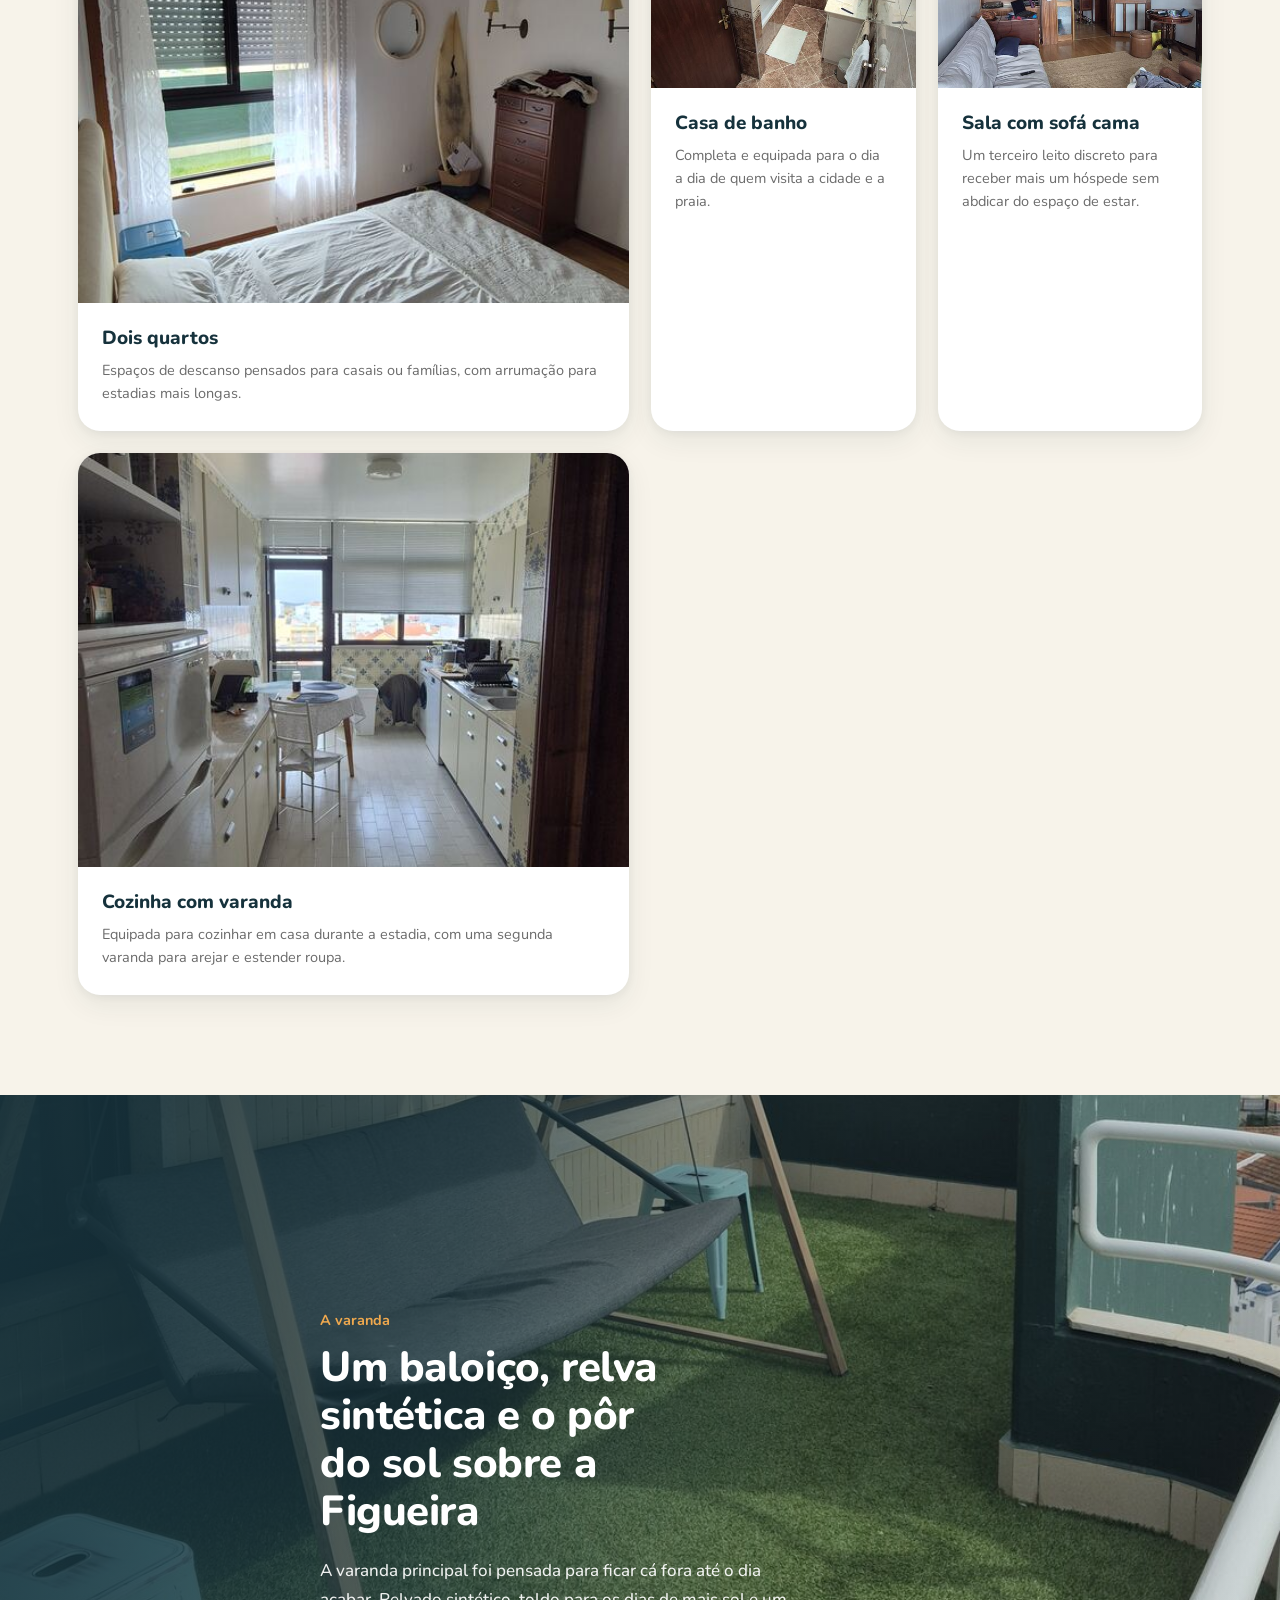
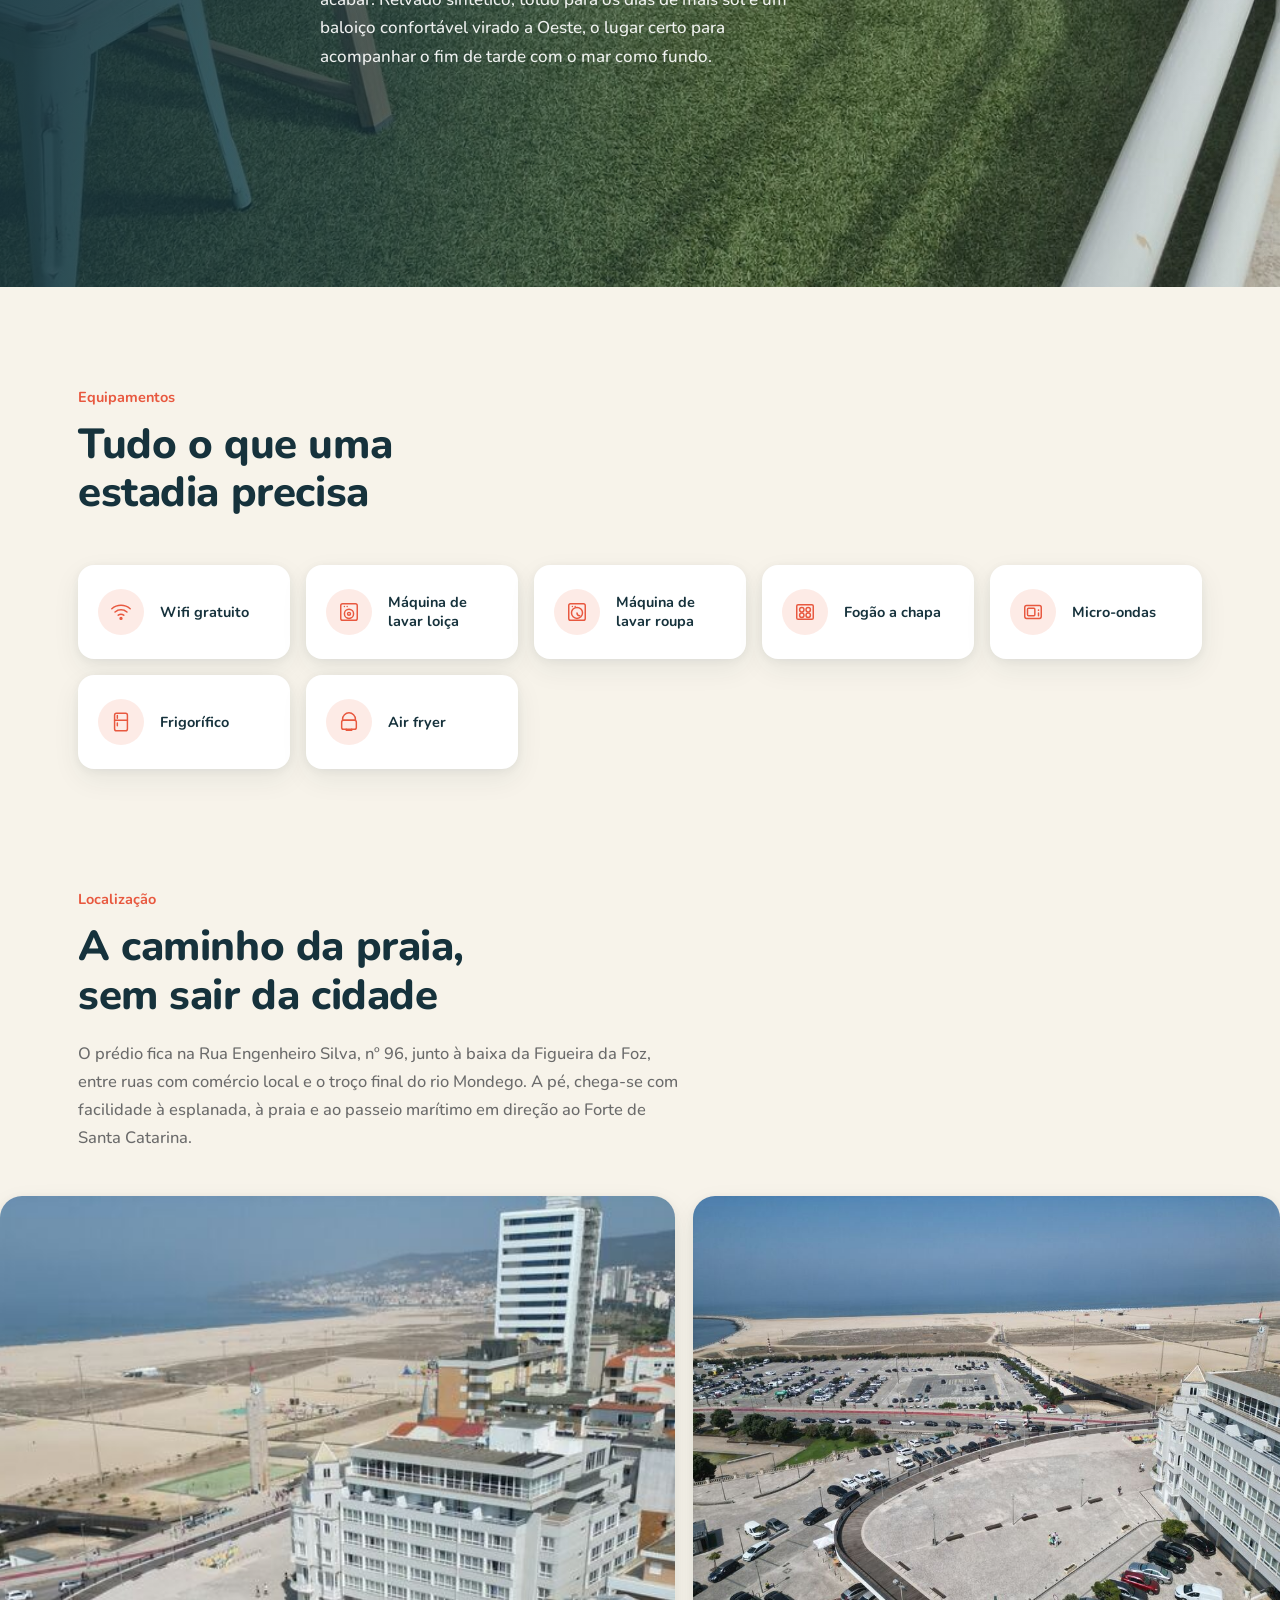
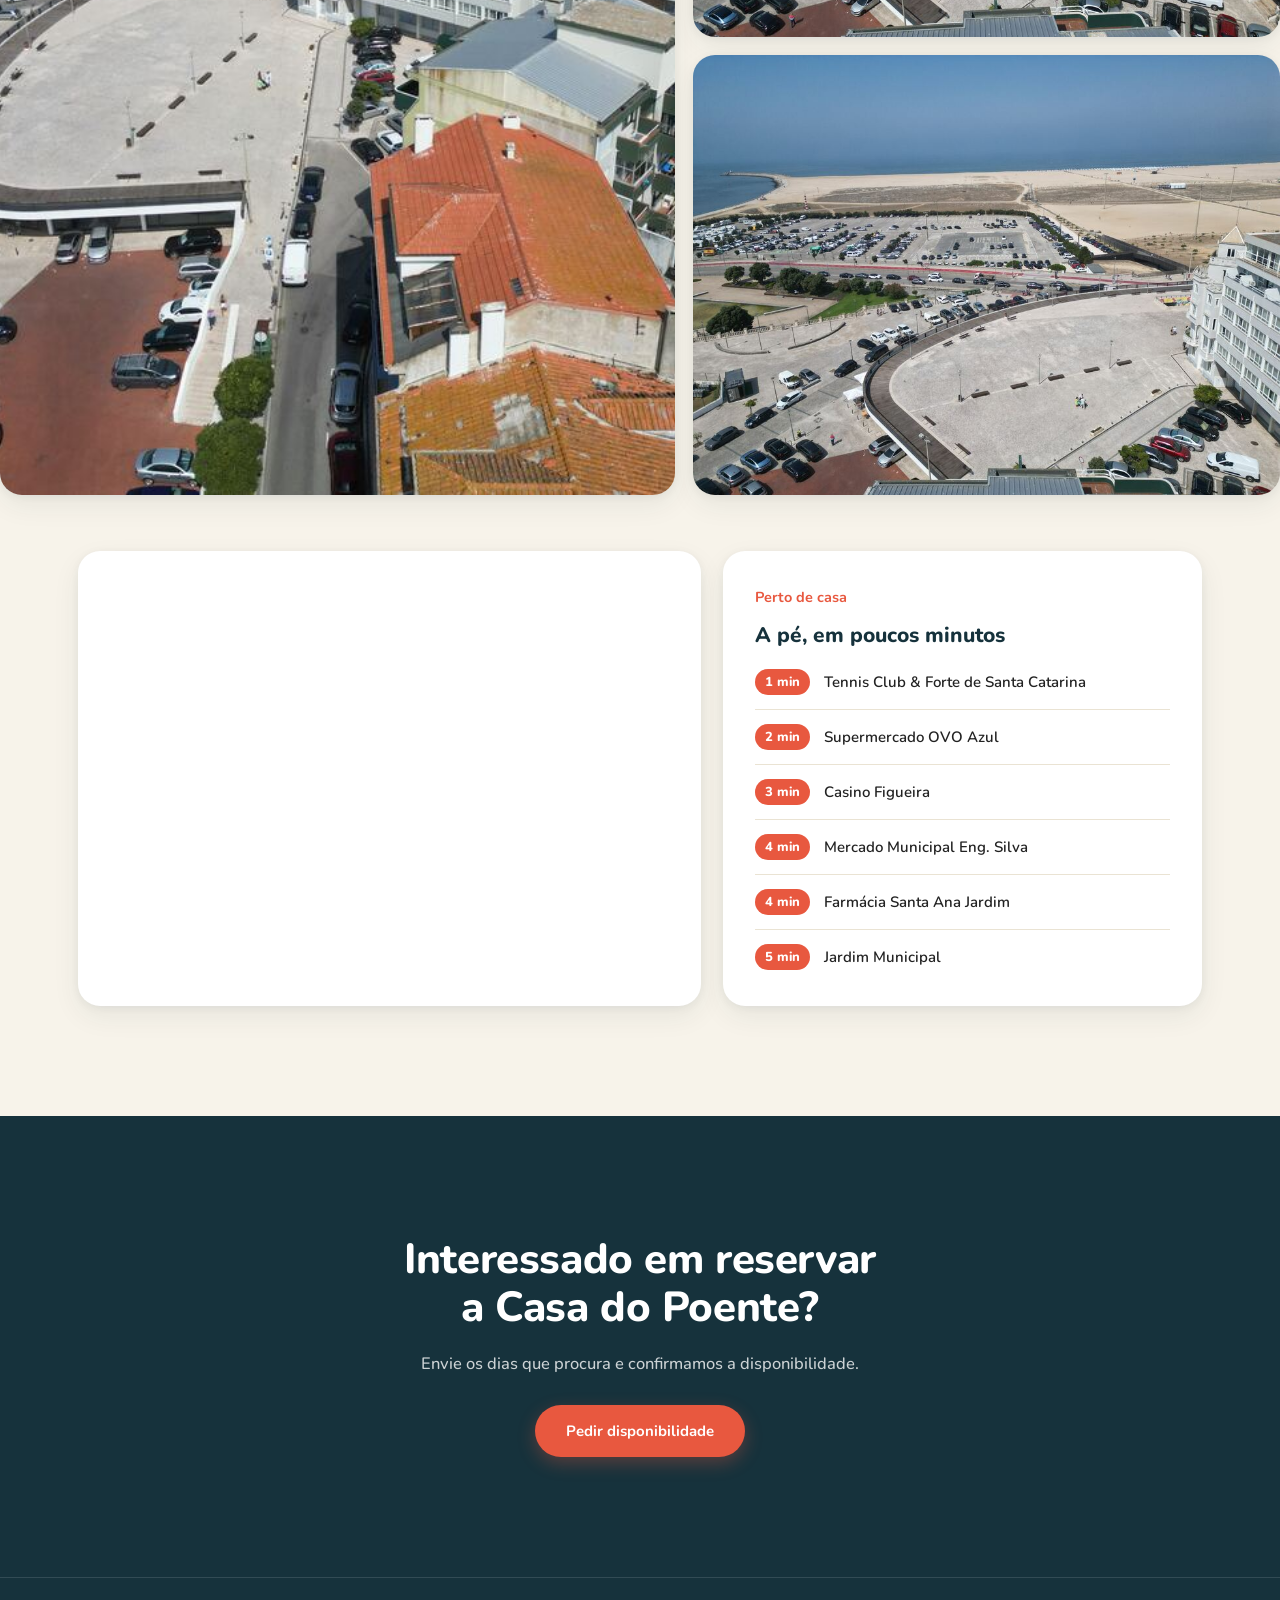
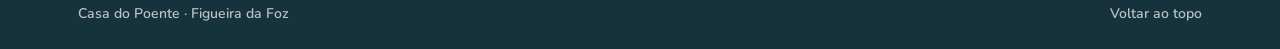
==== commit 9ec42324: "Substitui foto da varanda pela foto real do baloico" ====
--- a/index.html
+++ b/index.html
@@ -90,7 +90,7 @@
   </section>
 
   <section id="varanda" class="terrace">
-    <img class="terrace-photo" src="images/varanda-relvado-vista-mar-figueira-da-foz.jpg" srcset="images/varanda-relvado-vista-mar-figueira-da-foz-sm.jpg 900w, images/varanda-relvado-vista-mar-figueira-da-foz.jpg 2000w" sizes="100vw" loading="lazy" alt="Varanda com relvado sintético, mesas e vista sobre o mar e a esplanada da Figueira da Foz">
+    <img class="terrace-photo" src="images/baloico-varanda-figueira-da-foz.jpg" srcset="images/baloico-varanda-figueira-da-foz-sm.jpg 900w, images/baloico-varanda-figueira-da-foz.jpg 2000w" sizes="100vw" loading="lazy" alt="Baloiço com toldo na varanda de relvado sintético, com vista sobre o rio e o mar da Figueira da Foz">
     <div class="terrace-veil" aria-hidden="true"></div>
     <div class="wrap terrace-content">
       <p class="eyebrow eyebrow-light">A varanda</p>
--- a/style.css
+++ b/style.css
@@ -323,6 +323,7 @@
   inset:0;
   width:100%;height:100%;
   object-fit:cover;
+  object-position:center 78%;
 }
 .terrace-veil{
   position:absolute;
